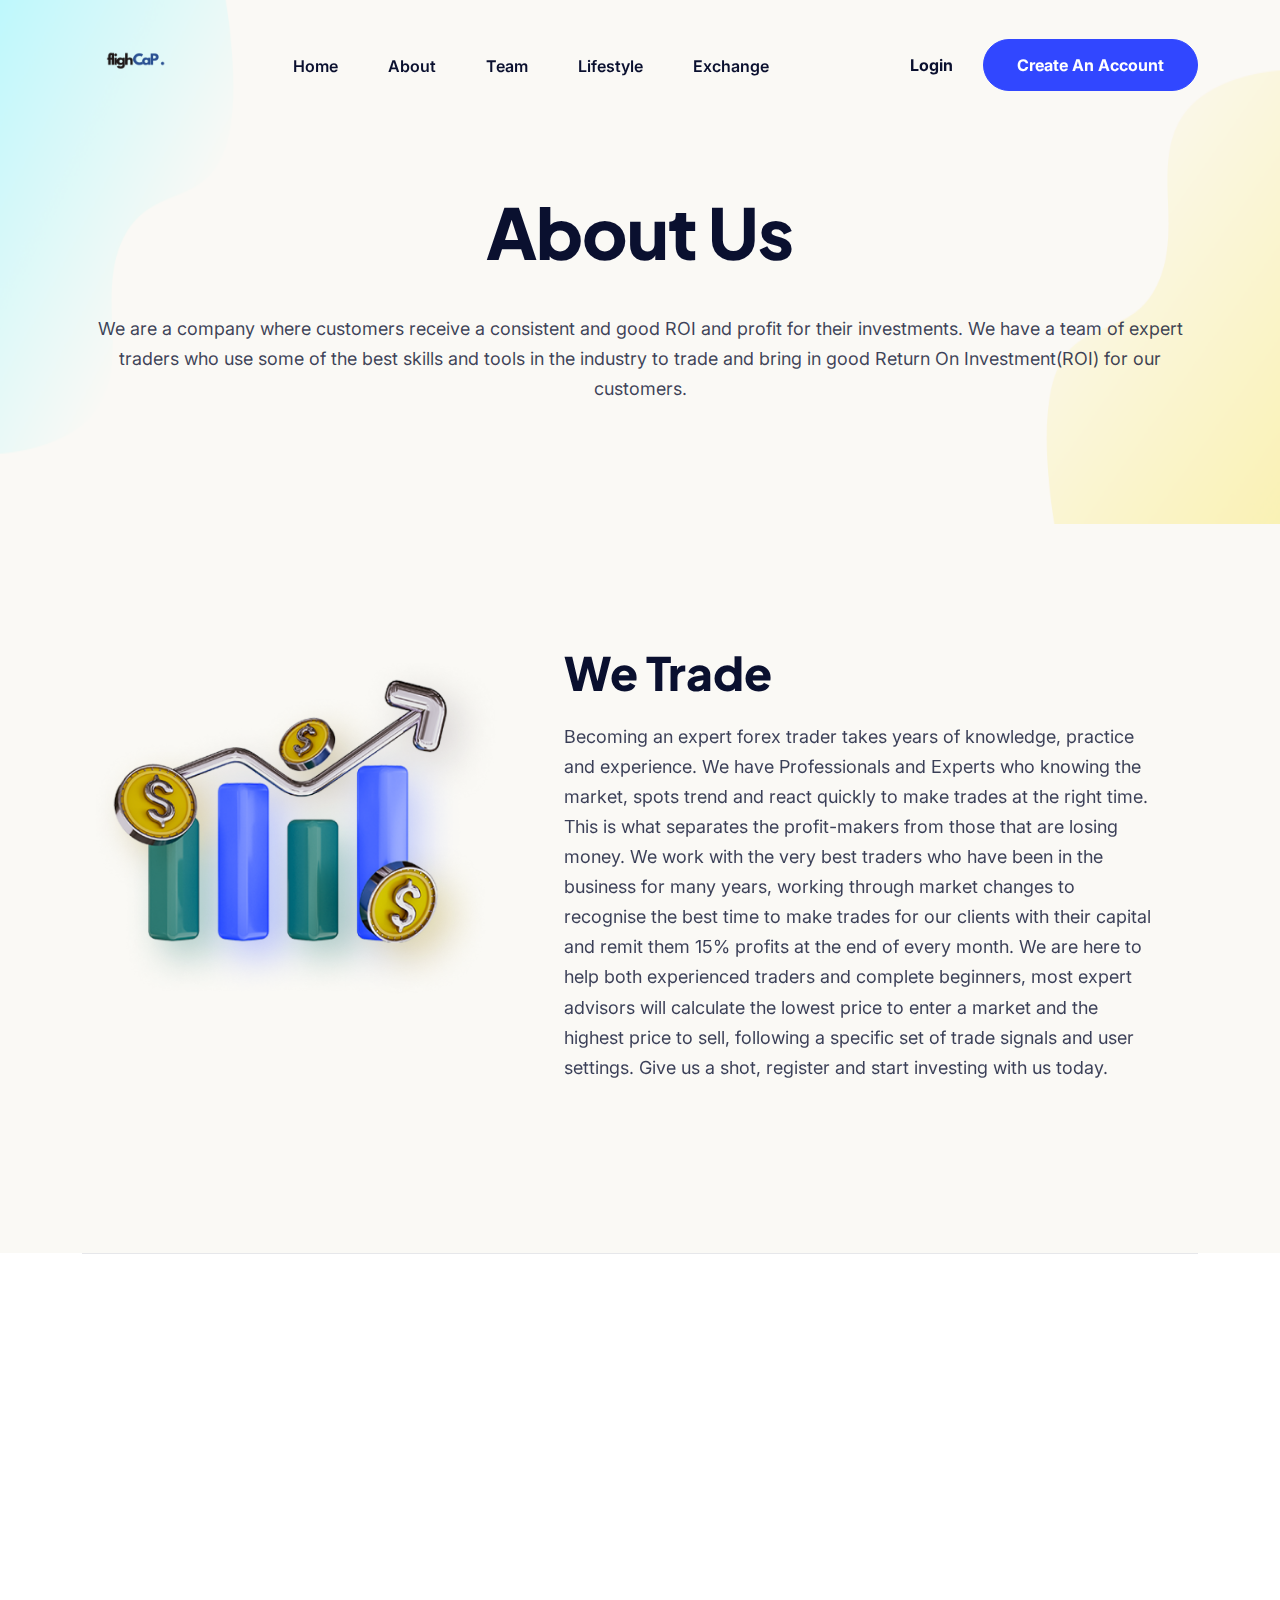
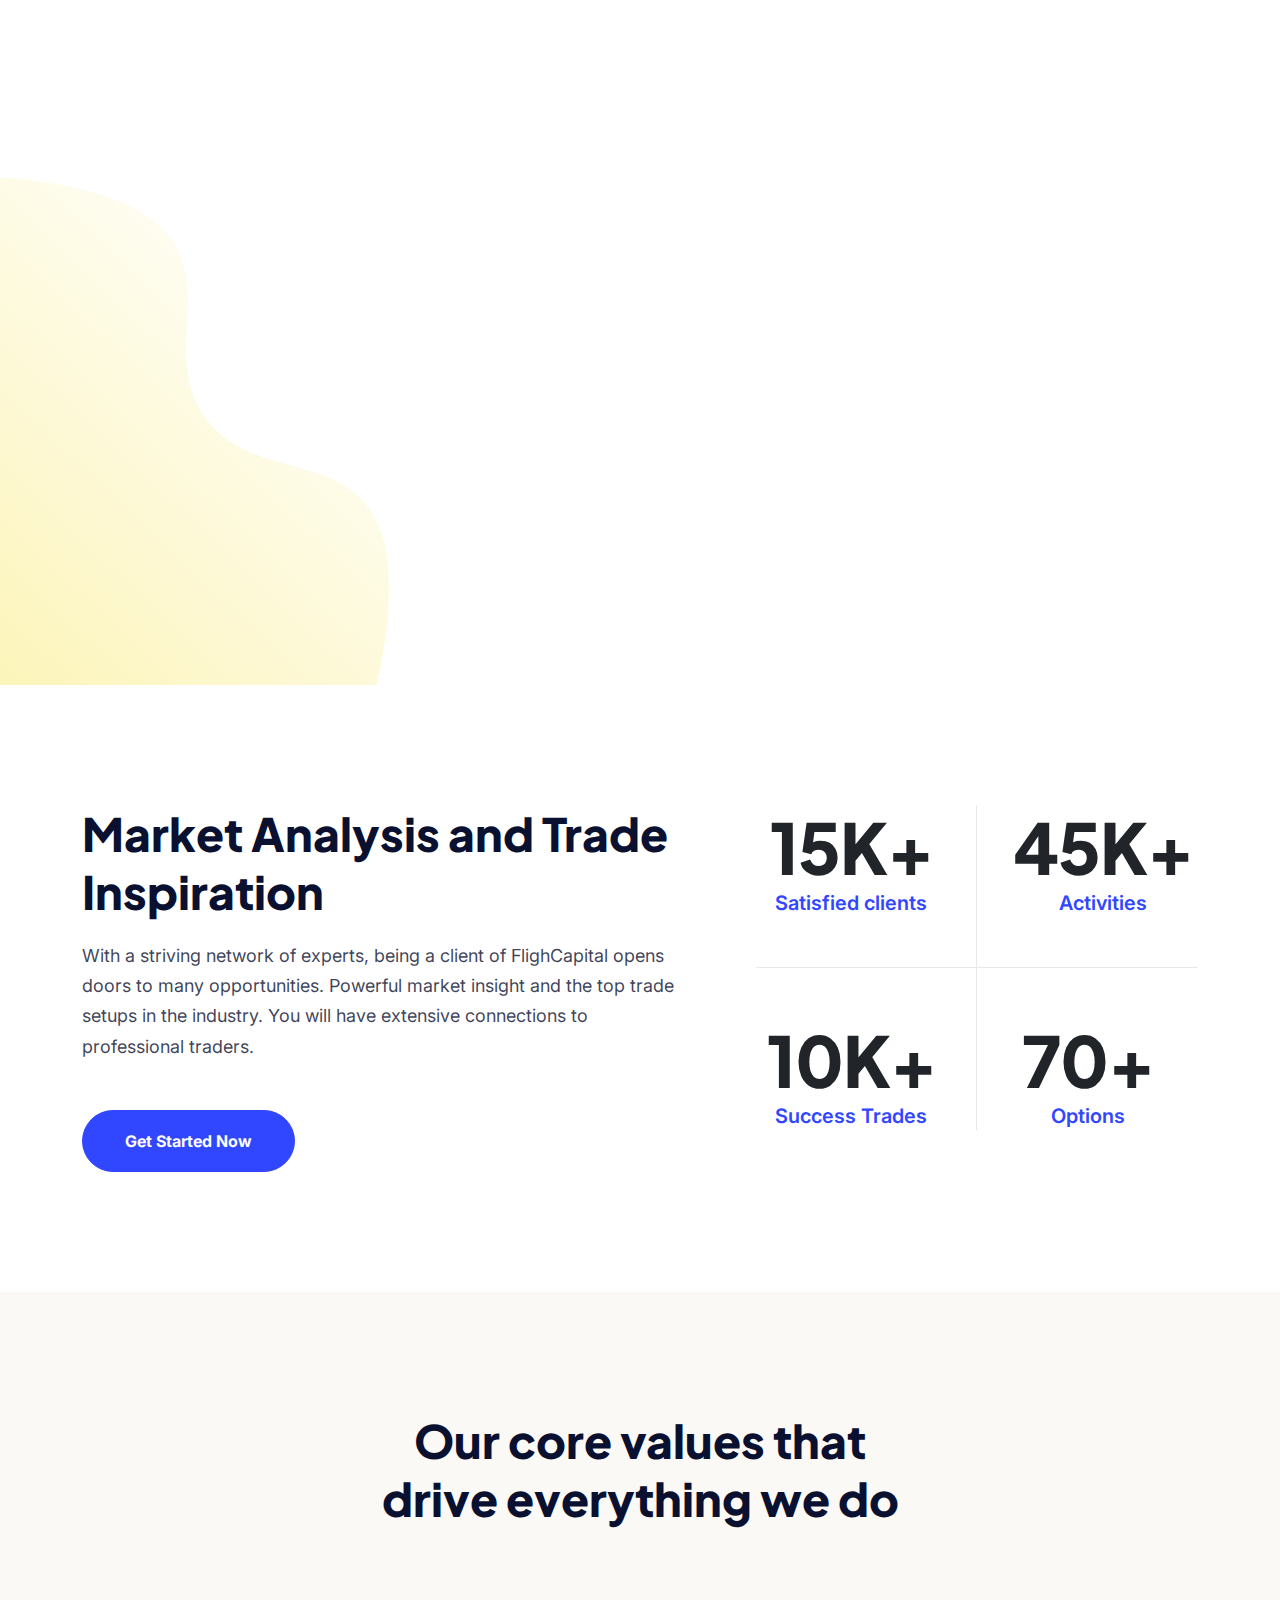
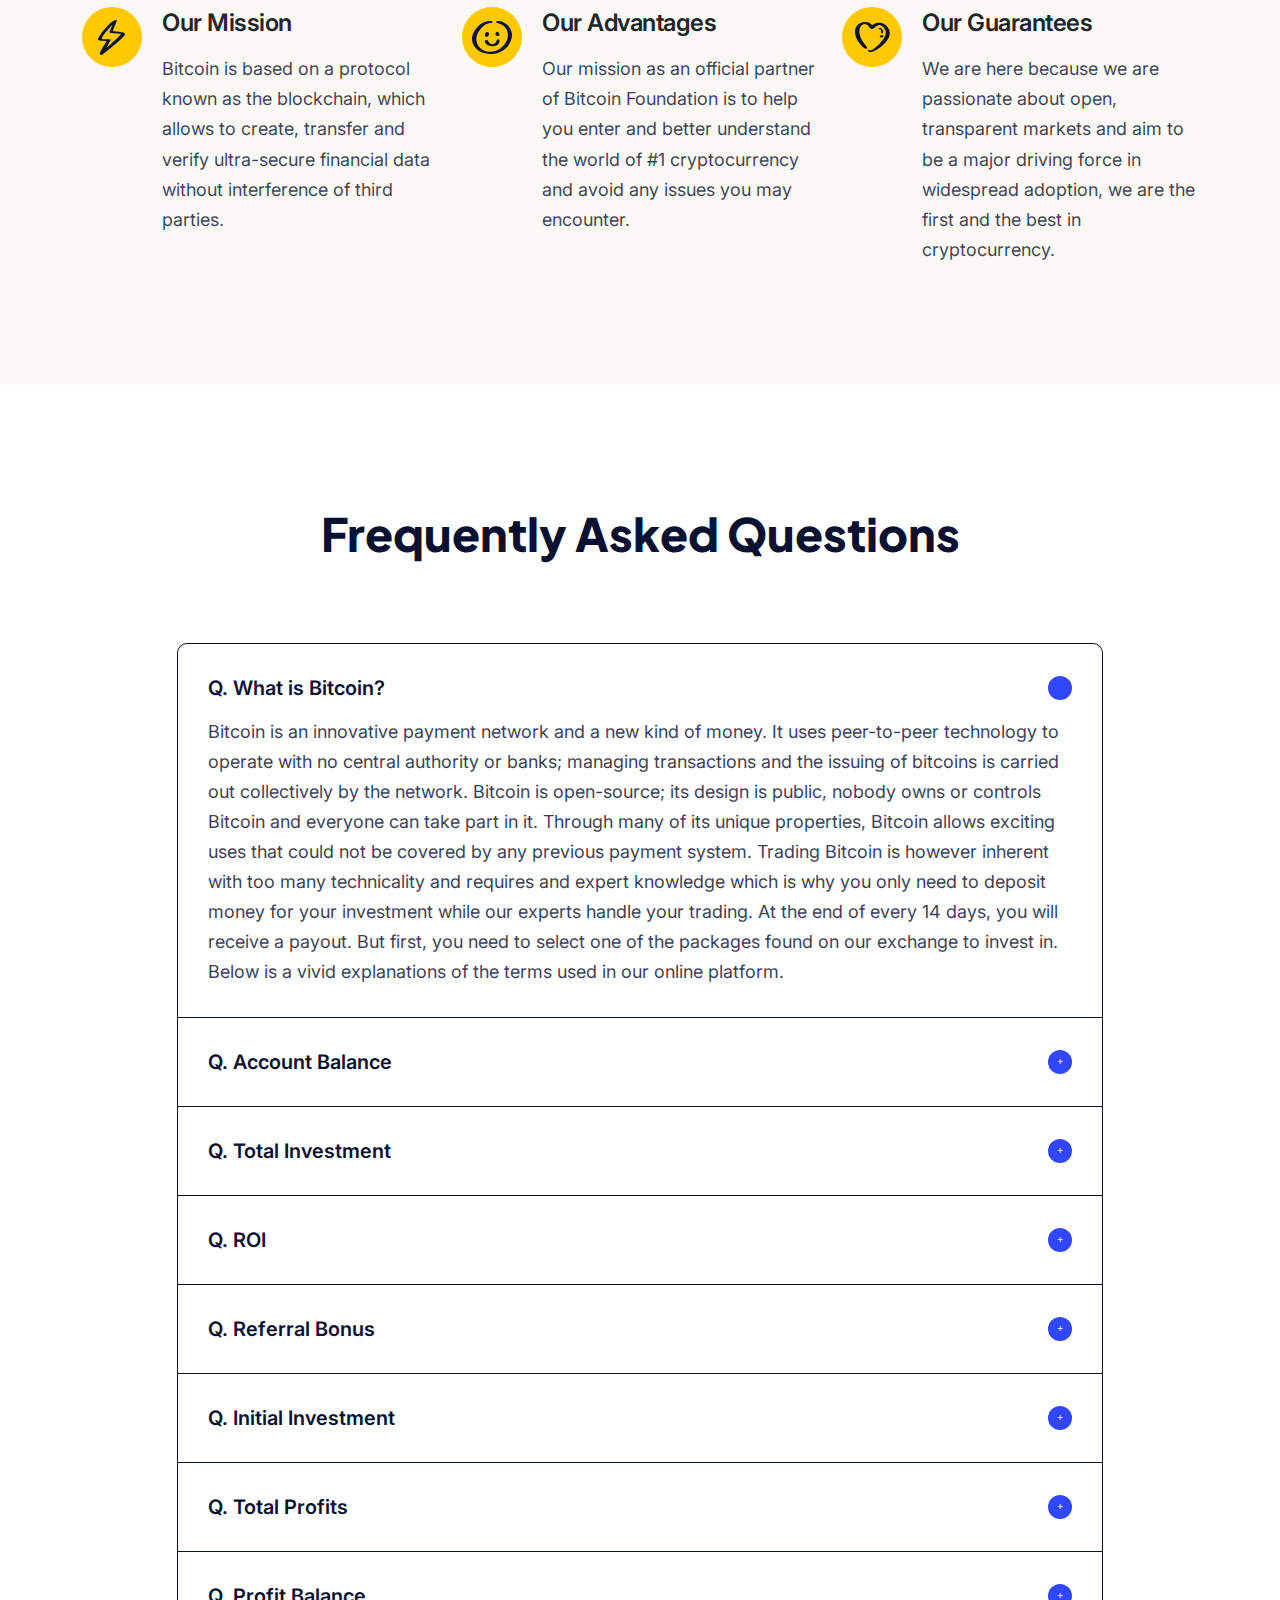
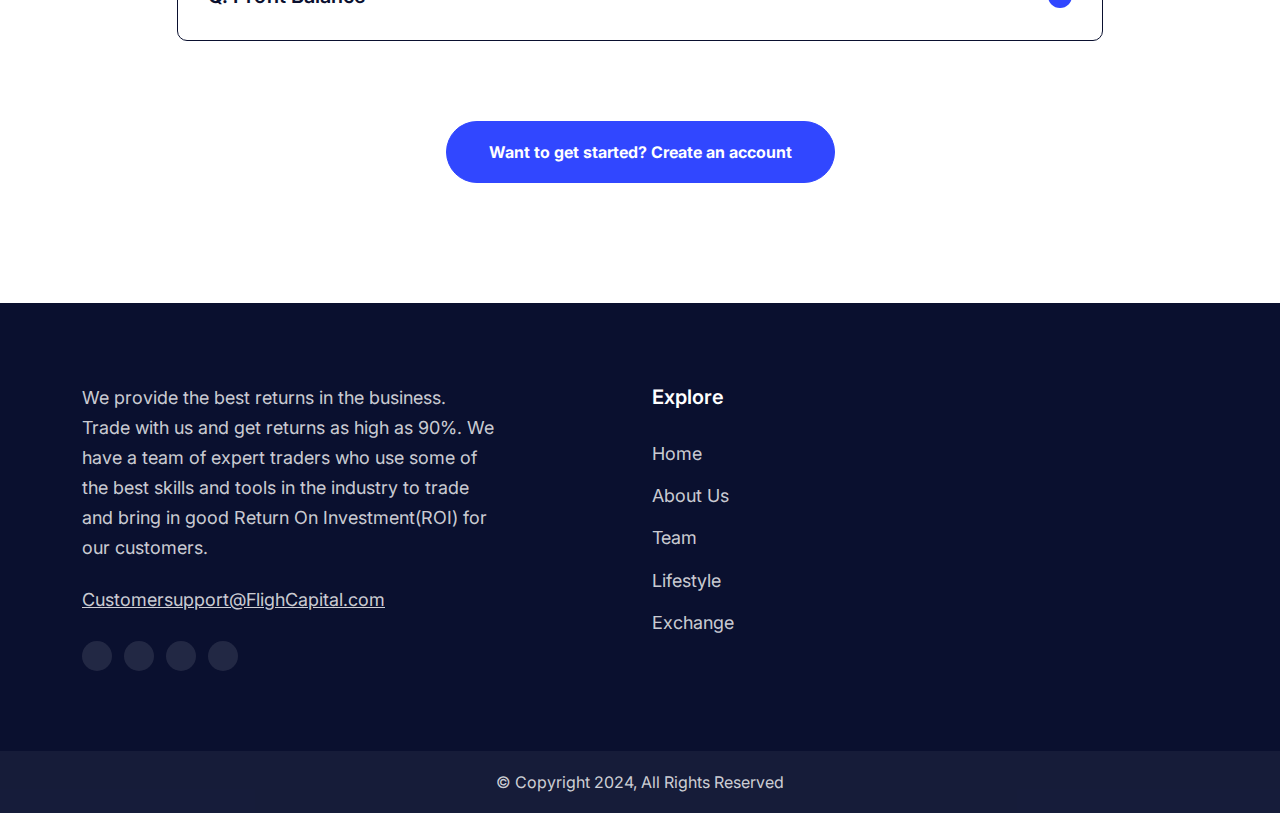
==== about.html @ f96bd1ad "new changes" ====
<!DOCTYPE html>
<html lang="en">

<head>
    <meta charset="UTF-8">
    <meta name="viewport" content="width=device-width, initial-scale=1.0">
    <meta http-equiv="X-UA-Compatible" content="ie=edge">
    <meta name="color-scheme" content="dark light">
    <title>
        FlighCapital - About Us
    </title>
    <link rel="shortcut icon" href="./image/favicon.png" type="image/x-icon">
    <link href="https://unpkg.com/aos@2.3.1/dist/aos.css" rel="stylesheet">
    <!-- Plugin'stylesheets  -->
    <link rel="stylesheet" type="text/css" href="./fonts/typography/fonts.css">
    <link rel="stylesheet" href="https://cdnjs.cloudflare.com/ajax/libs/font-awesome/6.1.2/css/all.min.css"
        integrity="sha512-1sCRPdkRXhBV2PBLUdRb4tMg1w2YPf37qatUFeS7zlBy7jJI8Lf4VHwWfZZfpXtYSLy85pkm9GaYVYMfw5BC1A=="
        crossorigin="anonymous" referrerpolicy="no-referrer" />
    <link rel="stylesheet" type="text/css" href="css/aos.min.css">
    <link rel="stylesheet" type="text/css" href="css/jquery.fancybox.min.css">
    <!-- Vendor stylesheets  -->
    <link rel="stylesheet" type="text/css" href="css/bootstrap.min.css">
    <link rel="stylesheet" type="text/css" href="css/style.css">
    <link rel="stylesheet" type="text/css" href="css/demo.css">
    <style>
        @import url('https://fonts.cdnfonts.com/css/clash-display');
        @import url('https://fonts.googleapis.com/css2?family=Inter:wght@400;500;600;700;800;900&display=swap');
        @import url('https://fonts.googleapis.com/css2?family=Syne:wght@500;600;700&display=swap');
        @import url('https://fonts.googleapis.com/css2?family=Public+Sans:wght@500;600;700;800;900&display=swap');
        @import url('https://fonts.googleapis.com/css2?family=Cabin:wght@500;600;700&display=swap');
        @import url('https://fonts.googleapis.com/css2?family=Plus+Jakarta+Sans:ital,wght@0,200;0,300;0,400;0,500;0,600;0,700;0,800;1,200;1,300;1,400;1,500;1,600;1,700;1,800&display=swap');
        @import url('https://fonts.googleapis.com/css2?family=DM+Sans:wght@400;500;700&display=swap');
        @import url('https://fonts.cdnfonts.com/css/clash-display');
    </style>
</head>

<body>
    <div class="page-wrapper overflow-hidden">
        <!--~~~~~~~~~~~~~~~~~~~~~~~~
     Header Area
 ~~~~~~~~~~~~~~~~~~~~~~~~~~~-->
        <header class="site-header site-header--transparent site-header--sticky mobile-sticky-enable bg--primary">
            <div class="container">
                <nav class="navbar site-navbar">
                    <!--~~~~~~~~~~~~~~~~~~~~~~~~
            Brand Logo
        ~~~~~~~~~~~~~~~~~~~~~~~~~~~-->
                    <div class="brand-logo">
                        <a href="#">
                            <!-- light version logo (logo must be black)-->
                            <img class="logo-light" src="img/IMG_5405.PNG" alt="brand logo">
                            <!-- Dark version logo (logo must be White)-->
                            <img class="logo-dark" src="img/IMG_5403.PNG" alt="brand logo">
                        </a>
                    </div>
                    <div class="menu-block-wrapper ">
                        <div class="menu-overlay"></div>
                        <nav class="menu-block" id="append-menu-header">
                            <div class="mobile-menu-head">
                                <a href='/'>
                                    <img src="img/IMG_5403.PNG" height="100" alt="brand logo">
                                </a>
                                <div class="current-menu-title"></div>
                                <div class="mobile-menu-close">&times;</div>
                            </div>
                            <ul class="site-menu-main">
                                <li class="nav-item">
                                    <a class='nav-link-item drop-trigger' href="index.html">Home</a>
                                </li>
                                <li class="nav-item">
                                    <a class='nav-link-item drop-trigger' href="about.html">About</a>
                                </li>
                                <li class="nav-item">
                                    <a class='nav-link-item drop-trigger' href="team.html">Team</a>
                                </li>
                                <li class="nav-item">
                                    <a class='nav-link-item drop-trigger' href="lifestyle.html">Lifestyle</a>
                                </li>
                                <li class="nav-item">
                                    <a class='nav-link-item drop-trigger' href="exchange.html">Exchange</a>
                                </li>
                            </ul>
                        </nav>
                    </div>
                    <!--~~~~~~~~~~~~~~~~~~~~~~~~
          mobile menu trigger
         ~~~~~~~~~~~~~~~~~~~~~~~~~~~-->
                    <div class="mobile-menu-trigger">
                        <span></span>
                    </div>
                    <!--~~~~~~~~~~~~~~~~~~~~~~~~
            Mobile Menu Hamburger Ends
          ~~~~~~~~~~~~~~~~~~~~~~~~~~~-->
                    <div class="header-cta-btn-wrapper">
                        <a href="#" class="btn-masco btn-masco--header btn-masco--header-secondary">
                            <span>Login</span>
                        </a>
                        <a href="#" class="btn-masco btn-masco--header rounded-pill btn-fill--up">
                            <span>Create An Account</span></a>
                    </div>
                </nav>
            </div>
        </header>
        <!--~~~~~~~~~~~~~~~~~~~~~~~~
     navbar-
    ~~~~~~~~~~~~~~~~~~~~~~~~~~~-->
        <div class="inner_banner-section">
            <img class="inner_banner-background-image" src="img/inner-bg.png" alt="image alt">
            <div class="container">
                <div class="inner_banner-content-block">
                    <h3 class="inner_banner-title">About Us</h3>
                    <p style="text-align: center;">We are a company where customers receive a consistent and good ROI
                        and profit for their
                        investments. We have a team of expert traders who use some of the best skills and tools in the
                        industry to trade and bring in good Return On Investment(ROI) for our customers.</p>
                </div>
            </div>
        </div>
        <!-- ~~~~~~~~~~~~~~~~~~~~~
  About : Content Section
~~~~~~~~~~~~~~~~~~~~~~~-->
        <div class="about_content-section bg-light-2  section-padding-120">
            <div class="container">
                <div class="row row--custom ">
                    <div class="col-xxl-6 col-lg-5 col-md-6 col-7">
                        <div class="about_content-image-block ">
                            <div class="about_content-image content-image--mobile-width">
                                <img src="img/dollar-chart.png" alt="alternative text">
                            </div>
                        </div>
                    </div>
                    <div class="col-xxl-6 col-lg-7 col-md-10 col-auto" data-aos-duration="1000" data-aos="fade-left">
                        <div class="content">
                            <div class="content-text-block">
                                <h2 class="content-title heading-md text-black">We Trade</h2>
                                <p>Becoming an expert forex trader takes years of knowledge, practice and experience. We
                                    have Professionals and Experts who knowing the market, spots trend and react quickly
                                    to make trades at the right time. This is what separates the profit-makers from
                                    those that are losing money. We work with the very best traders who have been in the
                                    business for many years, working through market changes to recognise the best time
                                    to make trades for our clients with their capital and remit them 15% profits at the
                                    end of every month.

                                    We are here to help both experienced traders and complete beginners, most expert
                                    advisors will calculate the lowest price to enter a market and the highest price to
                                    sell, following a specific set of trade signals and user settings.

                                    Give us a shot, register and start investing with us today.</p>
                            </div>
                        </div>
                    </div>
                </div>
            </div>
        </div>
        <!-- ~~~~~~~~~~~~~~~~~~~~~~~~~~~
            About Section
        ~~~~~~~~~~~~~~~~~~~~~~~~~~~~~-->
        <div class="home-1_service-section padding-bottom-120" id="feature">
            <div class="home-1_service-section-shape">
                <img src="img/service-section-shape.svg" alt="image alt">
            </div>
            <div class="container">
                <div class="home-1_service-section-wrapper">
                    <div class="row gutter-y-default justify-content-center">
                        <div class="col-xl-6 col-lg-6 col-md-10">
                            <a class='service-card   hvr-fill' data-aos-duration='1000' data-aos='fade-right' href='#'>
                                <div class="service-card__icon">
                                    <img src="img/exchange.png" alt="image alt" class="inline-svg">
                                </div>
                                <div class="service-card__body">
                                    <h3 class="service-card__title">We Buy</h3>
                                    <p>
                                        We buy cryptocurrencies such as Forex (FX), Bitcoin (BTC), Gold, Etherium (ETH)
                                        etc, provide best in class quality and service, and consistently deliver on
                                        Client' s commitments. We buy a wide range of cryptocurrencies and services to
                                        meet our needs.
                                    </p>
                                </div>
                            </a>
                        </div>
                        <div class="col-xl-6 col-lg-6 col-md-10">
                            <a class='service-card   hvr-fill' data-aos-duration='1000' data-aos='fade-left' href='#'>
                                <div class="service-card__icon">
                                    <img src="img/save-money.png" alt="image alt" class="inline-svg">
                                </div>
                                <div class="service-card__body">
                                    <h3 class="service-card__title">We Sell</h3>
                                    <p>We sell cryptocurrencies at a very good rate hence why we beat our competitors
                                        even on bad market days. Everyone needs a company that is trusted, competent and
                                        reliable. If you've been searching for a long time, search no more, we are the
                                        right choice for you.</p>
                                </div>
                            </a>
                        </div>
                        <div class="col-xl-6 col-lg-6 col-md-10">
                            <a class='service-card   hvr-fill' data-aos-duration='1000' data-aos='fade-right' href='#'>
                                <div class="service-card__icon">
                                    <img src="img/bank.png" alt="image alt" class="inline-svg">
                                </div>
                                <div class="service-card__body">
                                    <h3 class="service-card__title">We Save</h3>
                                    <p>We save cryptocurrencies for our clients such as Forex (FX), Bitcoin (BTC), Gold,
                                        Etherium (ETH) etc. And also pay them savings commission of 3% at the end of
                                        every month.</p>
                                </div>
                            </a>
                        </div>
                        <div class="col-xl-6 col-lg-6 col-md-10">
                            <a class='service-card   hvr-fill' data-aos-duration='1000' data-aos='fade-left' href='#'>
                                <div class="service-card__icon">
                                    <img src="img/analysis.png" alt="image alt" class="inline-svg">
                                </div>
                                <div class="service-card__body">
                                    <h3 class="service-card__title">We Train</h3>
                                    <p>We also offer advanced Trading classes in our discord server. You can learn from
                                        these experienced traders if you are lucky enough to be here. Our Expert Traders
                                        takes care of analysis and uses internal algorithms and technical indicators to
                                        notify you when a trade should be taking place.</p>
                                </div>
                            </a>
                        </div>
                    </div>
                </div>
            </div>
        </div>

        <!-- ~~~~~~~~~~~~~~~~~~~~~
  About : Fact Section
~~~~~~~~~~~~~~~~~~~~~~~-->
        <div class="about_fact-section  section-padding-120">
            <div class="container">
                <div class="row row--custom ">
                    <div class="col-xxl-auto  col-lg-7 col-md-10 col-auto">
                        <div class="content">
                            <div class="content-text-block">
                                <h2 class="content-title heading-md text-black">Market Analysis and Trade Inspiration
                                </h2>
                                <p>With a striving network of experts, being a client of FlighCapital opens doors to
                                    many opportunities. Powerful market insight and the top trade setups in the
                                    industry. You will have extensive connections to professional traders.</p>
                            </div>
                            <div class="content-button-block">
                                <a href="#" class="btn-masco btn-primary rounded-pill btn-fill--up"><span>Get Started
                                        Now</span></a>
                            </div>
                        </div>
                    </div>
                    <div class="col-lg-5 col-md-8 col-auto">
                        <div class="about_stats-wrapper">
                            <div class="col-6">
                                <div class="about_stats-single">
                                    <h2 class="about_stats-single__count">15K+</h2>
                                    <span>Satisfied clients</span>
                                </div>
                            </div>
                            <div class="col-6">
                                <div class="about_stats-single">
                                    <h2 class="about_stats-single__count">45K+</h2>
                                    <span>Activities</span>
                                </div>
                            </div>
                            <div class="col-6">
                                <div class="about_stats-single">
                                    <h2 class="about_stats-single__count">10K+</h2>
                                    <span>Success Trades</span>
                                </div>
                            </div>
                            <div class="col-6">
                                <div class="about_stats-single">
                                    <h2 class="about_stats-single__count">70+</h2>
                                    <span>Options</span>
                                </div>
                            </div>
                        </div>
                    </div>
                </div>
            </div>
        </div>

        <!-- ~~~~~~~~~~~~~~~~~~~~~~~~
   About : Feature Section
~~~~~~~~~~~~~~~~~~~~~~~~~~~-->
        <div class="about_feature-section section-padding-120 bg-light-2">
            <div class="container">
                <div class="row justify-content-center text-center">
                    <div class="col-xxl-5 col-xl-6 col-lg-7 col-md-8 col-sm-10 col-xs-10">
                        <div class="section-heading">
                            <h2 class="section-heading__title heading-md text-black">Our core values that drive
                                everything we do</h2>
                        </div>
                    </div>
                </div>
                <div class="row feature-widget-7-row  ">
                    <div class="col-lg-4 col-md-6 col-xs-8 col-9">
                        <div class="feature-widget-7">
                            <div class="feature-widget-7__icon-wrapper">
                                <img src="img/feature-icon-1.svg" alt="feature icon">
                            </div>
                            <div class="feature-widget-7__body">
                                <h4 class="feature-widget-7__title">Our Mission</h4>
                                <p>Bitcoin is based on a protocol known as the blockchain, which allows to create,
                                    transfer and verify ultra-secure financial data without interference of third
                                    parties.</p>
                            </div>
                        </div>
                    </div>
                    <div class="col-lg-4 col-md-6 col-xs-8 col-9">
                        <div class="feature-widget-7">
                            <div class="feature-widget-7__icon-wrapper">
                                <img src="img/feature-icon-2.svg" alt="feature icon">
                            </div>
                            <div class="feature-widget-7__body">
                                <h4 class="feature-widget-7__title">Our Advantages</h4>
                                <p>Our mission as an official partner of Bitcoin Foundation is to help you enter and
                                    better understand the world of #1 cryptocurrency and avoid any issues you may
                                    encounter.</p>
                            </div>
                        </div>
                    </div>
                    <div class="col-lg-4 col-md-6 col-xs-8 col-9">
                        <div class="feature-widget-7">
                            <div class="feature-widget-7__icon-wrapper">
                                <img src="img/feature-icon-5.svg" alt="feature icon">
                            </div>
                            <div class="feature-widget-7__body">
                                <h4 class="feature-widget-7__title">Our Guarantees</h4>
                                <p>We are here because we are passionate about open, transparent markets and aim to be a
                                    major driving force in widespread adoption, we are the first and the best in
                                    cryptocurrency.</p>
                            </div>
                        </div>
                    </div>
                </div>
            </div>
        </div>

        <!-- ~~~~~~~~~~~~~~~~~~~~~~~~~~~~~
    About  : FAQ Section 
~~~~~~~~~~~~~~~~~~~~~~~~~~~~~~ -->
        <div class="about_faq-section section-padding-120">
            <div class="container">
                <div class="row justify-content-center">
                    <div class="col-xxl-6 col-md-8">
                        <div class="section-heading section-heading text-center">
                            <h2 class="section-heading__title heading-md text-black">Frequently Asked Questions</h2>
                        </div>
                    </div>
                </div>
                <div class="row justify-content-center">
                    <div class="col-lg-10">
                        <div class="accordion-style-1" id="home-1-faq">
                            <div class="accordion-item">
                                <button class="accordion-button " type="button" data-bs-toggle="collapse"
                                    data-bs-target="#home-1-faq-item" aria-expanded="true"
                                    aria-controls="home-1-faq-item">
                                    Q. What is Bitcoin?
                                </button>
                                <div id="home-1-faq-item" class="accordion-collapse collapse show"
                                    data-bs-parent="#home-1-faq">
                                    <div class="accordion-item__body">
                                        Bitcoin is an innovative payment network and a new kind of money. It uses
                                        peer-to-peer technology to operate with no central authority or banks; managing
                                        transactions and the issuing of bitcoins is carried out collectively by the
                                        network. Bitcoin is open-source; its design is public, nobody owns or controls
                                        Bitcoin and everyone can take part in it. Through many of its unique properties,
                                        Bitcoin allows exciting uses that could not be covered by any previous payment
                                        system. Trading Bitcoin is however inherent with too many technicality and
                                        requires and expert knowledge which is why you only need to deposit money for
                                        your investment while our experts handle your trading. At the end of every 14
                                        days, you will receive a payout. But first, you need to select one of the
                                        packages found on our exchange to invest in. Below is a vivid explanations of
                                        the terms used in our online platform.
                                    </div>
                                </div>
                            </div>
                            <div class="accordion-item">
                                <button class="accordion-button collapsed" type="button" data-bs-toggle="collapse"
                                    data-bs-target="#home-1-faq-item-2" aria-expanded="false"
                                    aria-controls="home-1-faq-item-2">
                                    Q. Account Balance
                                </button>
                                <div id="home-1-faq-item-2" class="accordion-collapse collapse"
                                    data-bs-parent="#home-1-faq">
                                    <div class="accordion-item__body">
                                        A FlighCapital Account Balance is the amount of money present in a financial
                                        repository savings account, at any given moment. The account balance is always
                                        the net amount after factoring in all debits and credits on your initial
                                        investment, whatever remains is kept on your account as savings after an
                                        investment has been made. All monies in your Sinecc Account Balance attracts a
                                        3% biweekly return and can be topped at any time to boost account balance and
                                        Sinecc savings ultimately.
                                    </div>
                                </div>
                            </div>
                            <div class="accordion-item">
                                <button class="accordion-button collapsed" type="button" data-bs-toggle="collapse"
                                    data-bs-target="#home-1-faq-item-3" aria-expanded="false"
                                    aria-controls="home-1-faq-item-3">
                                    Q. Total Investment
                                </button>
                                <div id="home-1-faq-item-3" class="accordion-collapse collapse"
                                    data-bs-parent="#home-1-faq">
                                    <div class="accordion-item__body">
                                        Total Investment means the sum of the aggregate Capital Contributions made
                                        throughout your investment journey. Total Investment is a sum total of all the
                                        deposits made in Bitcoins by a user to the company wallet address and which were
                                        invested with.
                                    </div>
                                </div>
                            </div>
                            <div class="accordion-item">
                                <button class="accordion-button collapsed" type="button" data-bs-toggle="collapse"
                                    data-bs-target="#home-1-faq-item-4" aria-expanded="false"
                                    aria-controls="home-1-faq-item-4">
                                    Q. ROI
                                </button>
                                <div id="home-1-faq-item-4" class="accordion-collapse collapse"
                                    data-bs-parent="#home-1-faq">
                                    <div class="accordion-item__body">
                                        Return on Investment or return on costs of investment is a ratio between net
                                        income and investment. It is your biweekly returns on your investment which
                                        measures at 10 to 15 percent. A high ROI means the investment's gains compare
                                        favourably to its cost. As a performance measure, ROI is used to evaluate the
                                        efficiency of your investment.
                                    </div>
                                </div>
                            </div>
                            <div class="accordion-item">
                                <button class="accordion-button collapsed" type="button" data-bs-toggle="collapse"
                                    data-bs-target="#home-1-faq-item-5" aria-expanded="false"
                                    aria-controls="home-1-faq-item-5">
                                    Q. Referral Bonus
                                </button>
                                <div id="home-1-faq-item-5" class="accordion-collapse collapse"
                                    data-bs-parent="#home-1-faq">
                                    <div class="accordion-item__body">
                                        A FlighCapital Referral Bonus is an incentive that motivates our employees and
                                        investors to recruit candidates from within their networks. It is often a part
                                        of a more robust employee referral program. The referral bonus is often granted
                                        once the investor activates their FlighCapital Account and remains with the
                                        company
                                        for a predetermined amount of time.
                                    </div>
                                </div>
                            </div>
                            <div class="accordion-item">
                                <button class="accordion-button collapsed" type="button" data-bs-toggle="collapse"
                                    data-bs-target="#home-1-faq-item-6" aria-expanded="false"
                                    aria-controls="home-1-faq-item-5">
                                    Q. Initial Investment
                                </button>
                                <div id="home-1-faq-item-6" class="accordion-collapse collapse"
                                    data-bs-parent="#home-1-faq">
                                    <div class="accordion-item__body">
                                        Initial Investment is the amount used to start a business or an investment
                                        project with FlighCapital. It is also called initial investment outlay or simply
                                        initial outlay.
                                    </div>
                                </div>
                            </div>
                            <div class="accordion-item">
                                <button class="accordion-button collapsed" type="button" data-bs-toggle="collapse"
                                    data-bs-target="#home-1-faq-item-7" aria-expanded="false"
                                    aria-controls="home-1-faq-item-5">
                                    Q. Total Profits
                                </button>
                                <div id="home-1-faq-item-7" class="accordion-collapse collapse"
                                    data-bs-parent="#home-1-faq">
                                    <div class="accordion-item__body">
                                        Total Profits is the sum total of all the money made on your account beginning
                                        from your account activation date before factoring out Return on Investment.
                                    </div>
                                </div>
                            </div>
                            <div class="accordion-item">
                                <button class="accordion-button collapsed" type="button" data-bs-toggle="collapse"
                                    data-bs-target="#home-1-faq-item-8" aria-expanded="false"
                                    aria-controls="home-1-faq-item-5">
                                    Q. Profit Balance
                                </button>
                                <div id="home-1-faq-item-8" class="accordion-collapse collapse"
                                    data-bs-parent="#home-1-faq">
                                    <div class="accordion-item__body">
                                        Profit Balance is what remains of the total profits after factoring out Return
                                        on Investment and the company's service charge for managing your trades.
                                    </div>
                                </div>
                            </div>
                        </div>
                    </div>
                </div>
                <div class="section-button">
                    <a href="#" class="btn-masco rounded-pill btn-fill--up" style="text-align: center;">Want to get started? Create an account</a>
                </div>
            </div>
        </div>

        <div class="footer  footer-padding-default footer--dark-v1">
            <div class="container">
                <div class="row row--footer-main">
                    <div class="col-md-8 col-lg-5 col-xl-5 col-xxl-4">
                        <div class="footer__content-block">
                            <div class="footer__content-text">
                                <p>
                                    We provide the best returns in the business. Trade with us and get returns as high
                                    as 90%. We have a team of expert traders who use some of the best skills and tools
                                    in the industry to trade and bring in good Return On Investment(ROI) for our
                                    customers.
                                </p>
                            </div>
                            <a href="#" class="footer-link">Customersupport@FlighCapital.com</a>
                            <br>
                            <ul class="list-social">
                                <li>
                                    <a href="#">
                                        <i class="fa-brands fa-facebook-f"></i>
                                    </a>
                                </li>
                                <li>
                                    <a href="#">
                                        <i class="fa-brands fa-linkedin"></i>
                                    </a>
                                </li>
                                <li>
                                    <a href="#">
                                        <i class="fa-brands fa-instagram"></i>
                                    </a>
                                </li>
                                <li>
                                    <a href="#">
                                        <i class="fa-brands fa-twitter"></i>
                                    </a>
                                </li>
                            </ul>
                        </div>
                    </div>
                    <div class=" col-lg-7 col-xl-6 col-xxl-7 offset-xl-1">
                        <div class="row row--list-block">
                            <div class="col-auto col-md-4 col-lg-auto col-xl-auto col-xxl-auto">
                                <h3 class="footer-title">Explore</h3>
                                <ul class="footer-list">
                                    <li>
                                        <a href="index.html">Home</a>
                                    </li>
                                    <li>
                                        <a href="about.html">About Us</a>
                                    </li>
                                    <li>
                                        <a href="team.html">Team</a>
                                    </li>
                                    <li>
                                        <a href="lifestyle.html">Lifestyle</a>
                                    </li>
                                    <li>
                                        <a href="exchange.html">Exchange</a>
                                    </li>
                                </ul>
                            </div>
                        </div>
                    </div>
                </div>
            </div>
            <div class="copyright-block">
                <div class="container">
                    <div class="copyright-inner text-center  copyright-border">
                        <p>© Copyright 2024, All Rights Reserved</p>
                    </div>
                </div>
            </div>
        </div>
    </div>
    <!-- Vendor Scripts -->
    <script src="js/jquery.min.js"></script>
    <script src="js/jquery-migrate.min.js"></script>
    <script src="js/bootstrap.bundle.min.js"></script>
    <!-- Plugin's Scripts -->
    <script src="js/inlineSvg.min.js"></script>
    <script src="https://unpkg.com/aos@2.3.1/dist/aos.js"></script>
    <script src="js/jquery.fancybox.min.js"></script>
    <script src="js/aos.min.js"></script>
    <script src="js/isotope.pkgd.min.js"></script>
    <script src="js/packery.pkgd.min.js"></script>
    <script src="js/image.loaded.js"></script>
    <script src="js/slick.min.js"></script>
    <script src="js/countdown/jquery.countdown.js" defer></script>
    <script src="js/menu.js"></script>
    <script src="js/custom.js"></script>
    <!-- Activation Script -->
</body>

</html>
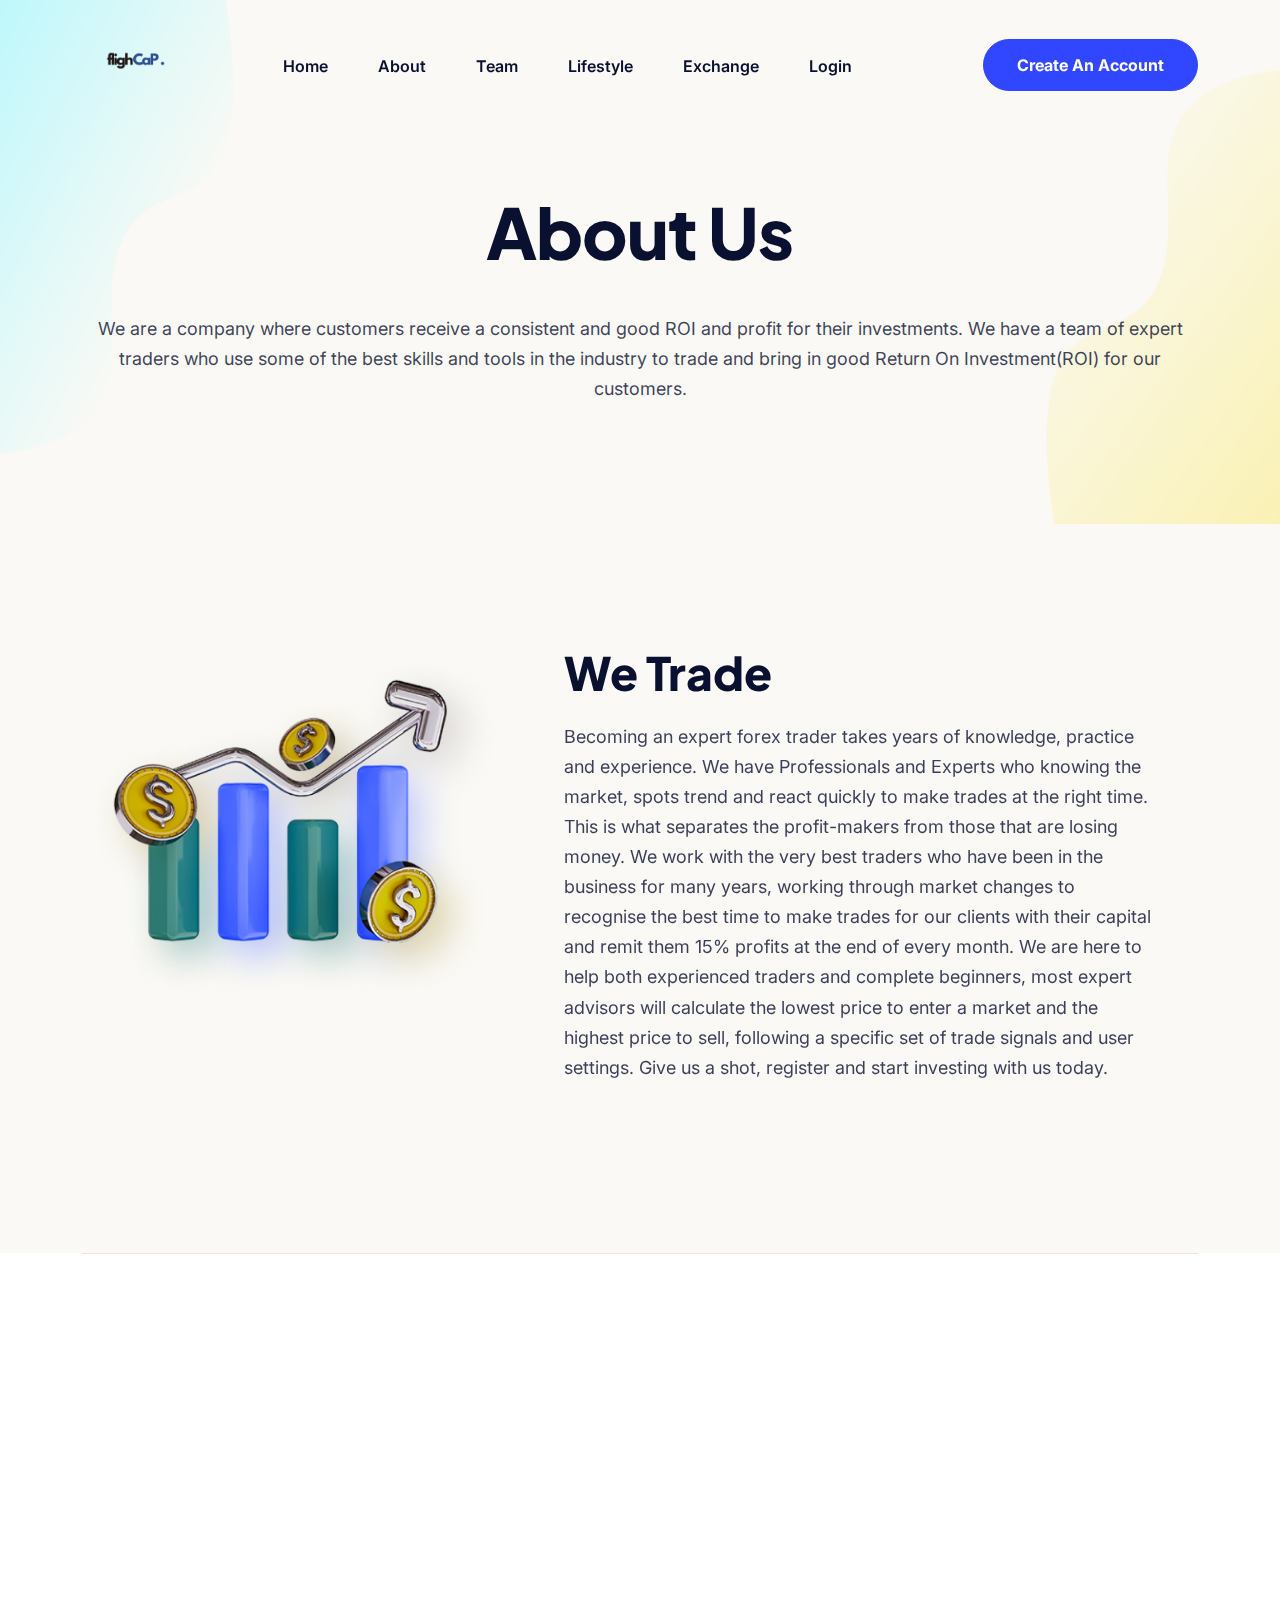
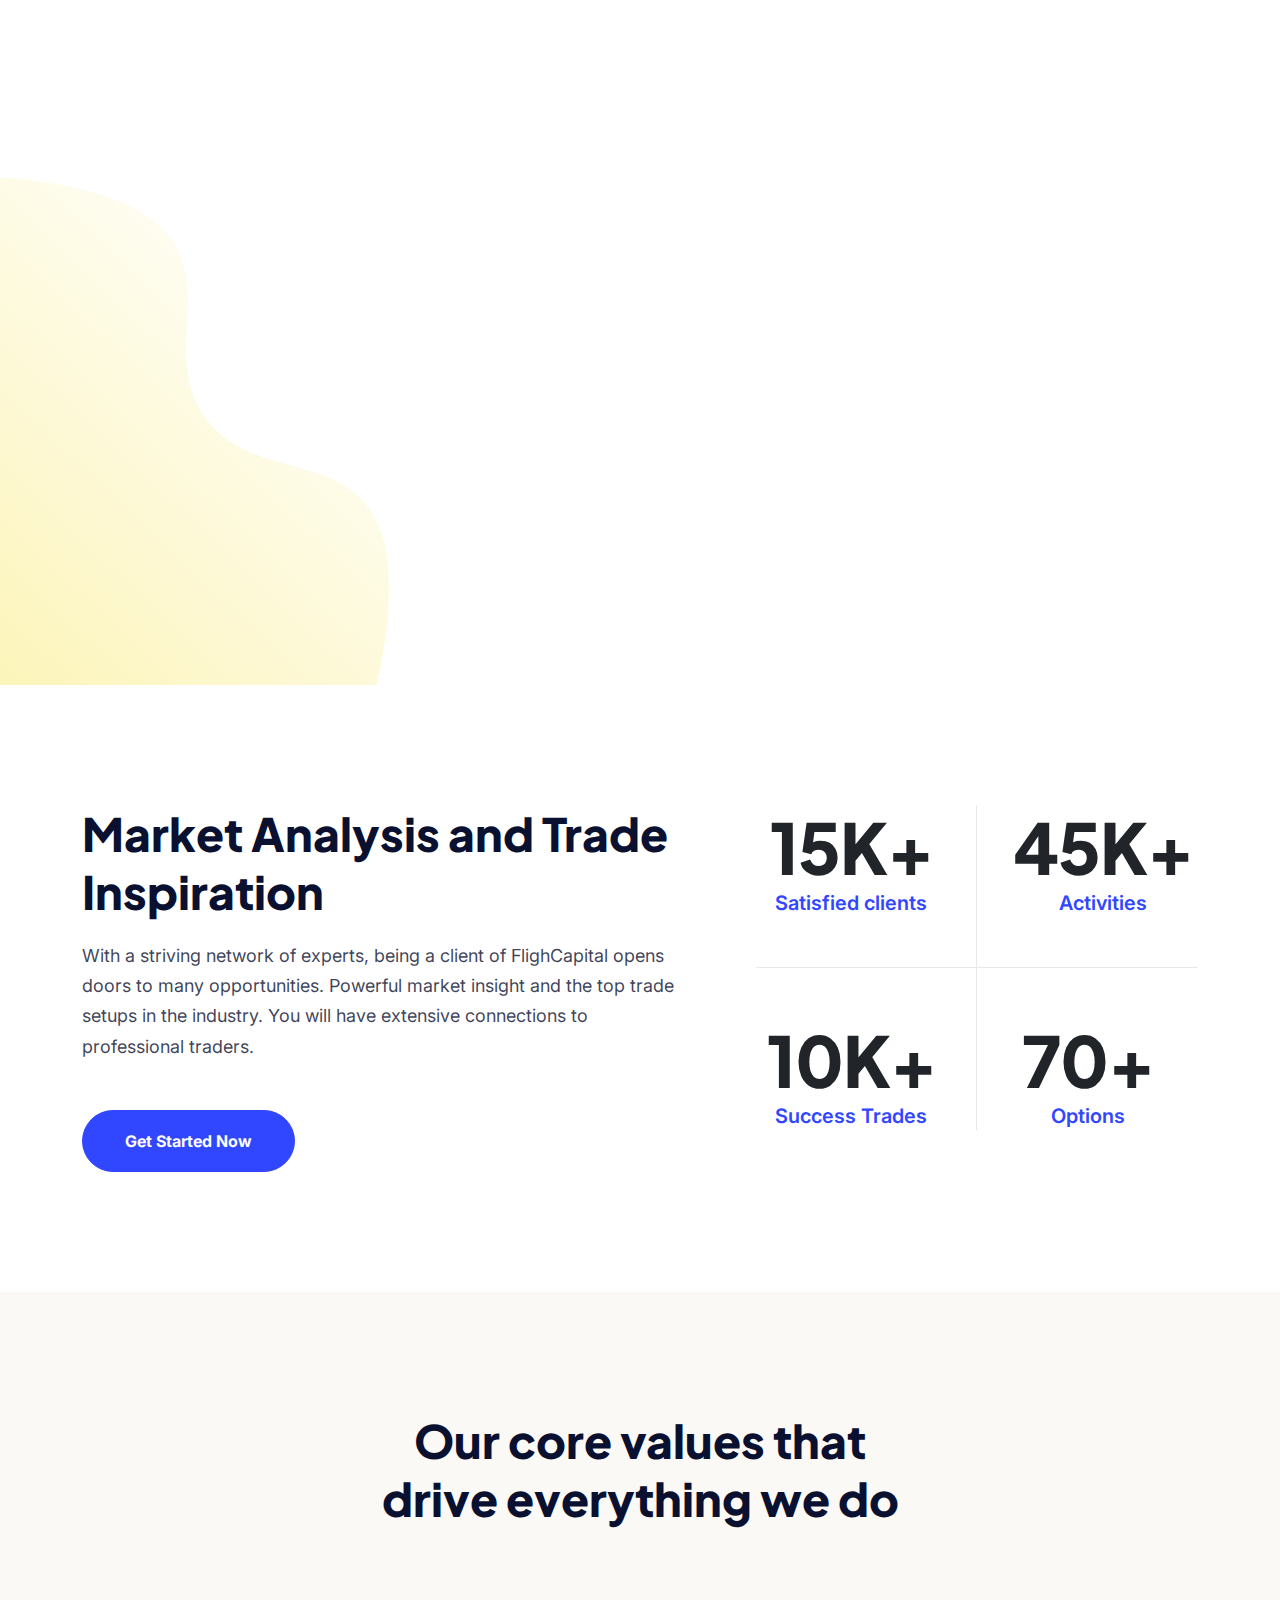
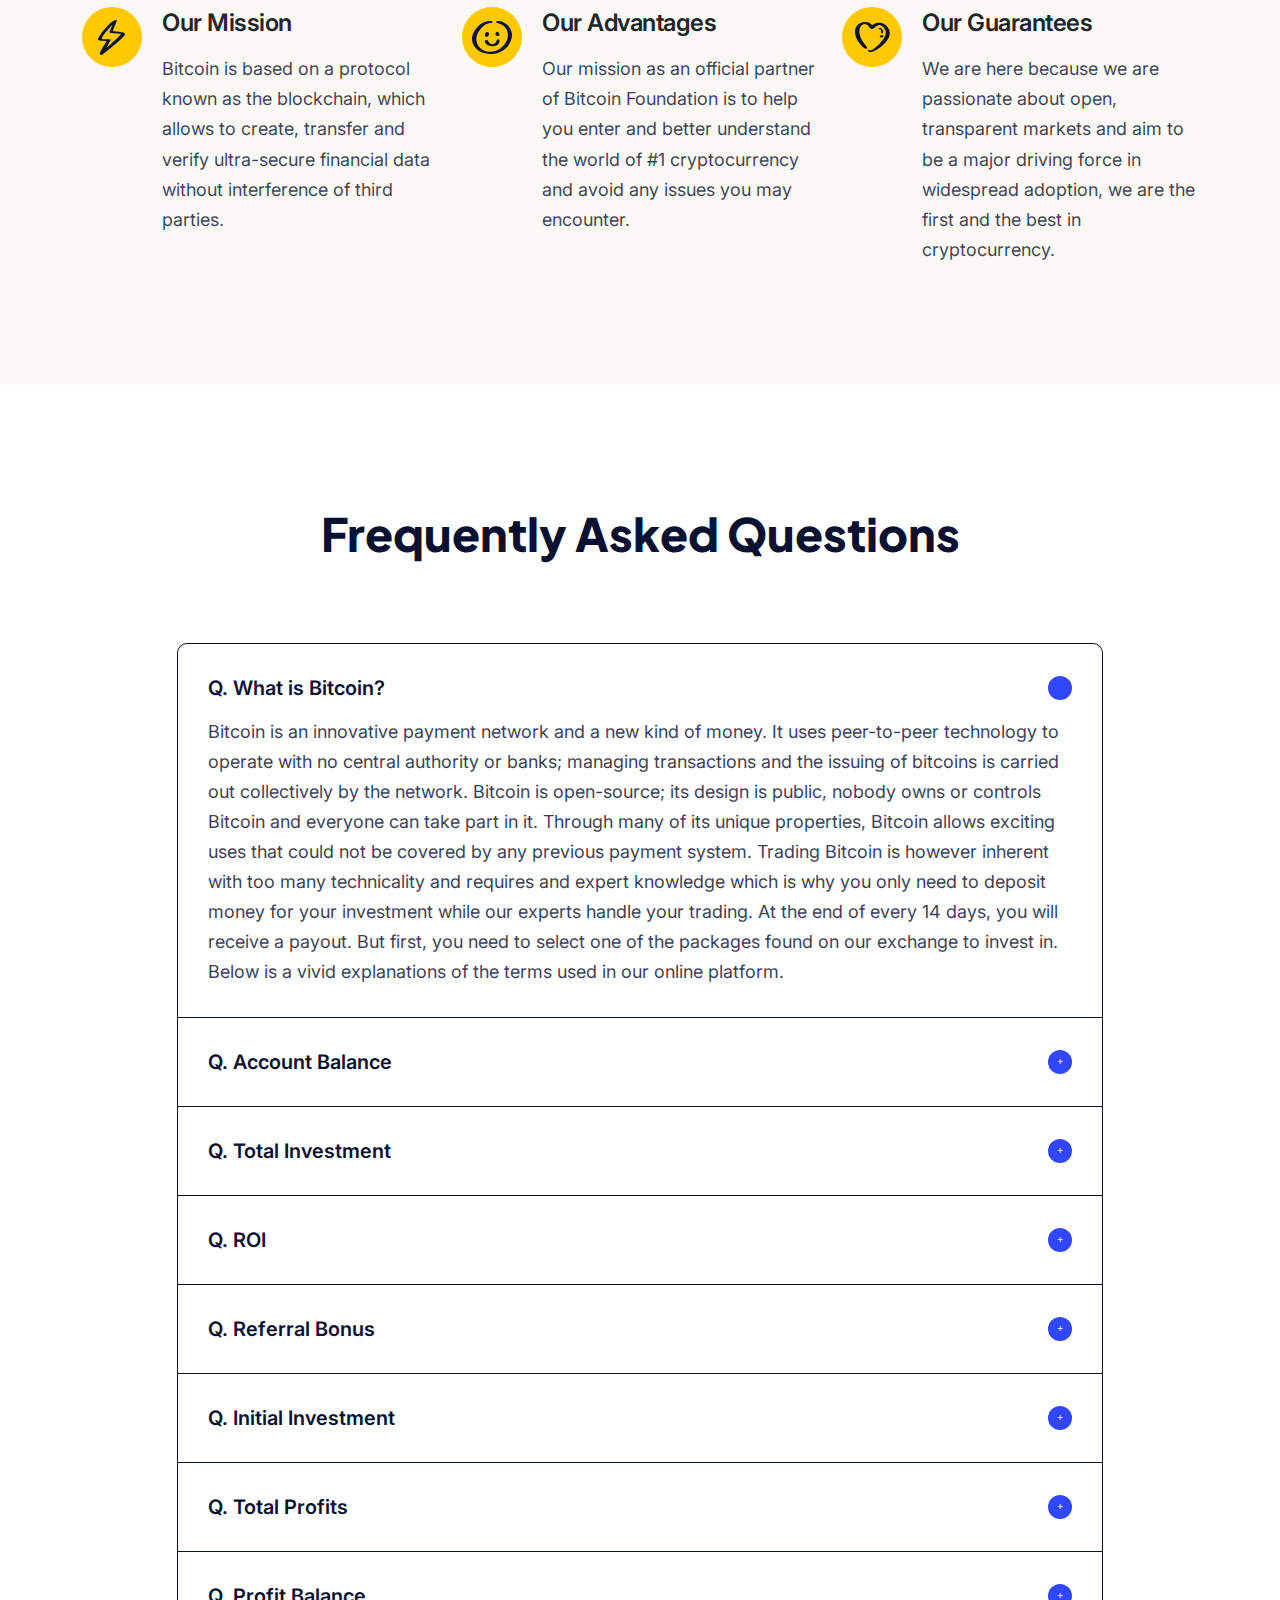
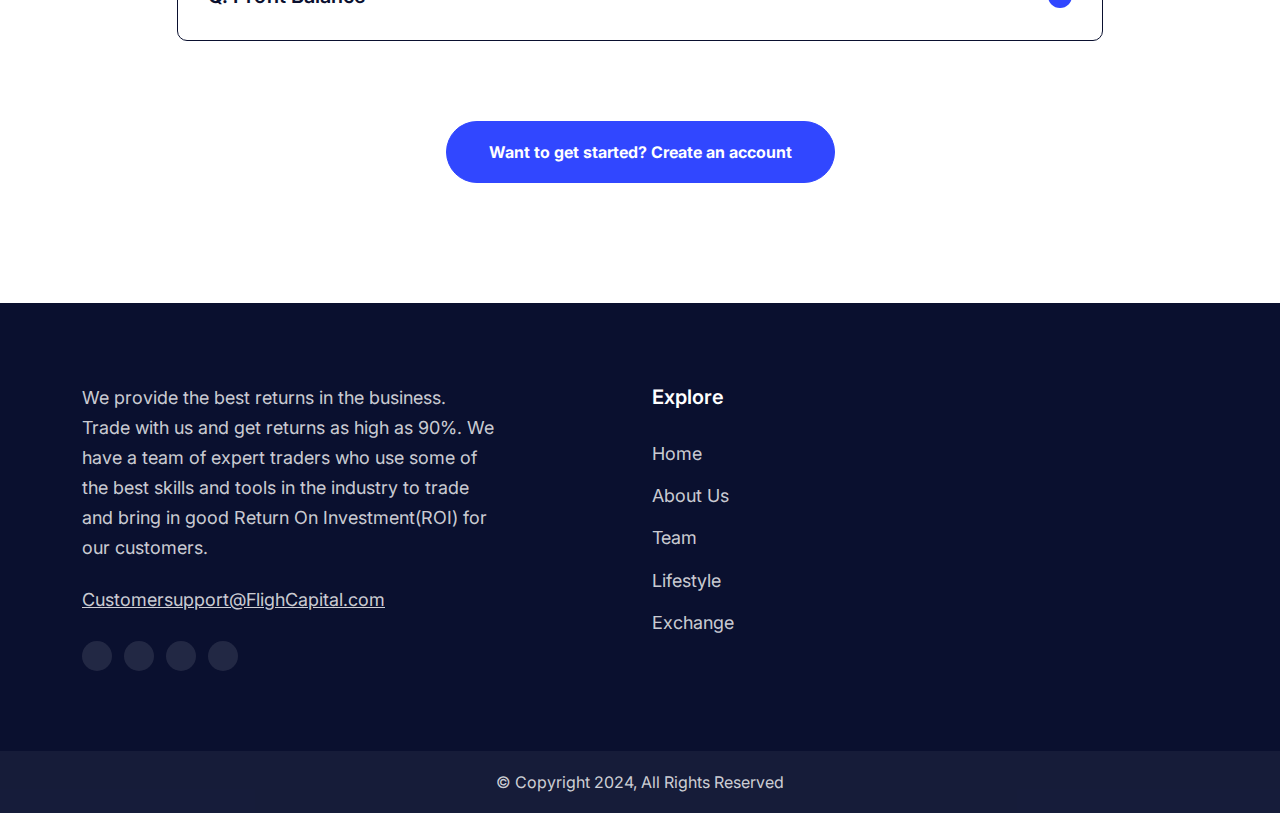
==== commit eabd0053: "final commit" ====
--- a/about.html
+++ b/about.html
@@ -79,6 +79,9 @@
                                 <li class="nav-item">
                                     <a class='nav-link-item drop-trigger' href="exchange.html">Exchange</a>
                                 </li>
+                                <li class="nav-item">
+                                    <a class='nav-link-item drop-trigger' href="#">Login</a>
+                                </li>
                             </ul>
                         </nav>
                     </div>
@@ -92,9 +95,6 @@
             Mobile Menu Hamburger Ends
           ~~~~~~~~~~~~~~~~~~~~~~~~~~~-->
                     <div class="header-cta-btn-wrapper">
-                        <a href="#" class="btn-masco btn-masco--header btn-masco--header-secondary">
-                            <span>Login</span>
-                        </a>
                         <a href="#" class="btn-masco btn-masco--header rounded-pill btn-fill--up">
                             <span>Create An Account</span></a>
                     </div>
@@ -494,6 +494,55 @@
                 </div>
             </div>
         </div>
+
+        <section>
+            <div class="container">
+                <div class="row">
+                    <div class="col-xl-12 col-lg-12 col-md-12 fixed-bottom">
+                        <div class="justify-content-center mb-4">
+                            <!-- TradingView Widget BEGIN -->
+                            <div class="tradingview-widget-container">
+                                <div class="tradingview-widget-container__widget"></div>
+                                <!--<div class="tradingview-widget-copyright"><a href="https://www.tradingview.com" rel="noopener" target="_blank"><span class="blue-text">Ticker Tape</span></a> by TradingView</div>-->
+                                <script type="text/javascript"
+                                    src="https://s3.tradingview.com/external-embedding/embed-widget-ticker-tape.js" async>
+                                        {
+                                            "symbols": [
+                                                {
+                                                    "proName": "FOREXCOM:SPXUSD",
+                                                    "title": "S&P 500"
+                                                },
+                                                {
+                                                    "proName": "FOREXCOM:NSXUSD",
+                                                    "title": "Nasdaq 100"
+                                                },
+                                                {
+                                                    "proName": "FX_IDC:EURUSD",
+                                                    "title": "EUR/USD"
+                                                },
+                                                {
+                                                    "proName": "BITSTAMP:BTCUSD",
+                                                    "title": "BTC/USD"
+                                                },
+                                                {
+                                                    "proName": "BITSTAMP:ETHUSD",
+                                                    "title": "ETH/USD"
+                                                }
+                                            ],
+                                                "showSymbolLogo": true,
+                                                    "colorTheme": "light",
+                                                        "isTransparent": false,
+                                                            "displayMode": "adaptive",
+                                                                "locale": "en"
+                                        }
+                                    </script>
+                            </div>
+                            <!-- TradingView Widget END -->
+                        </div>
+                    </div>
+                </div>
+            </div>
+        </section>
 
         <div class="footer  footer-padding-default footer--dark-v1">
             <div class="container">
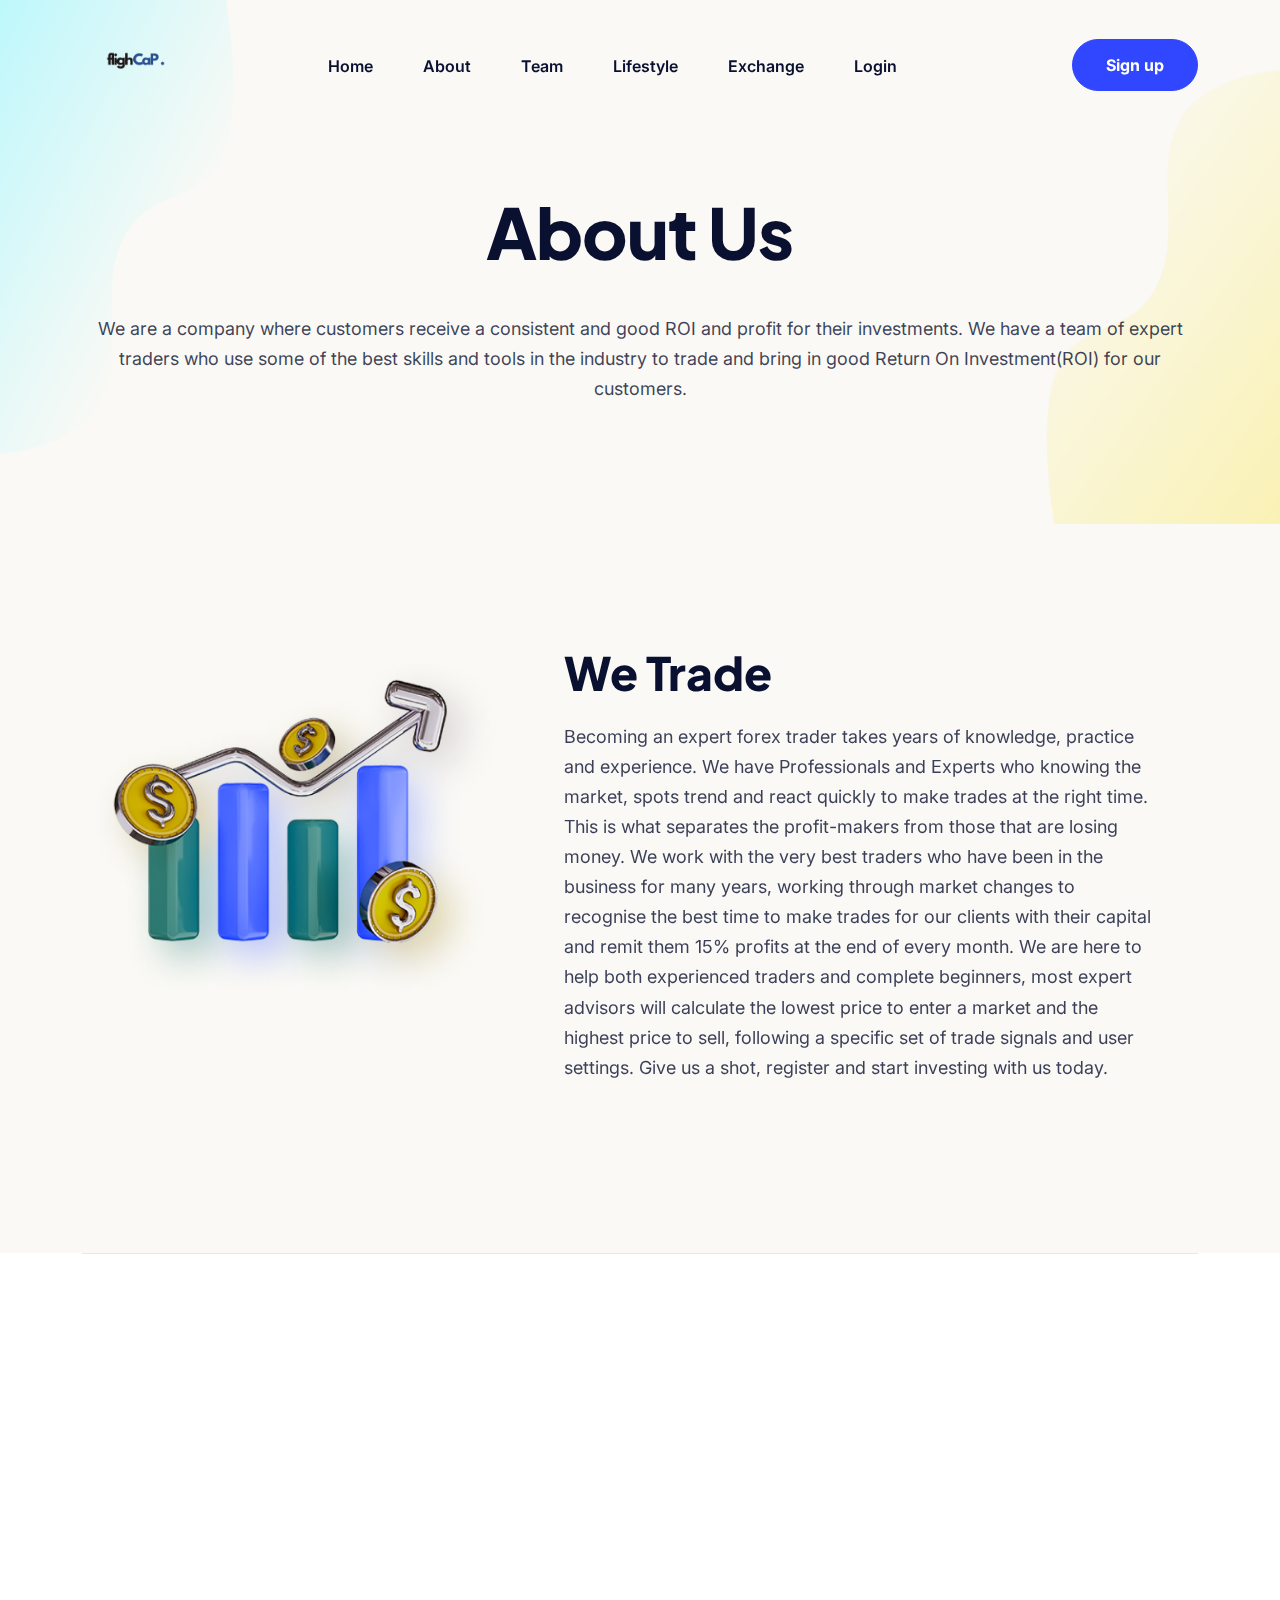
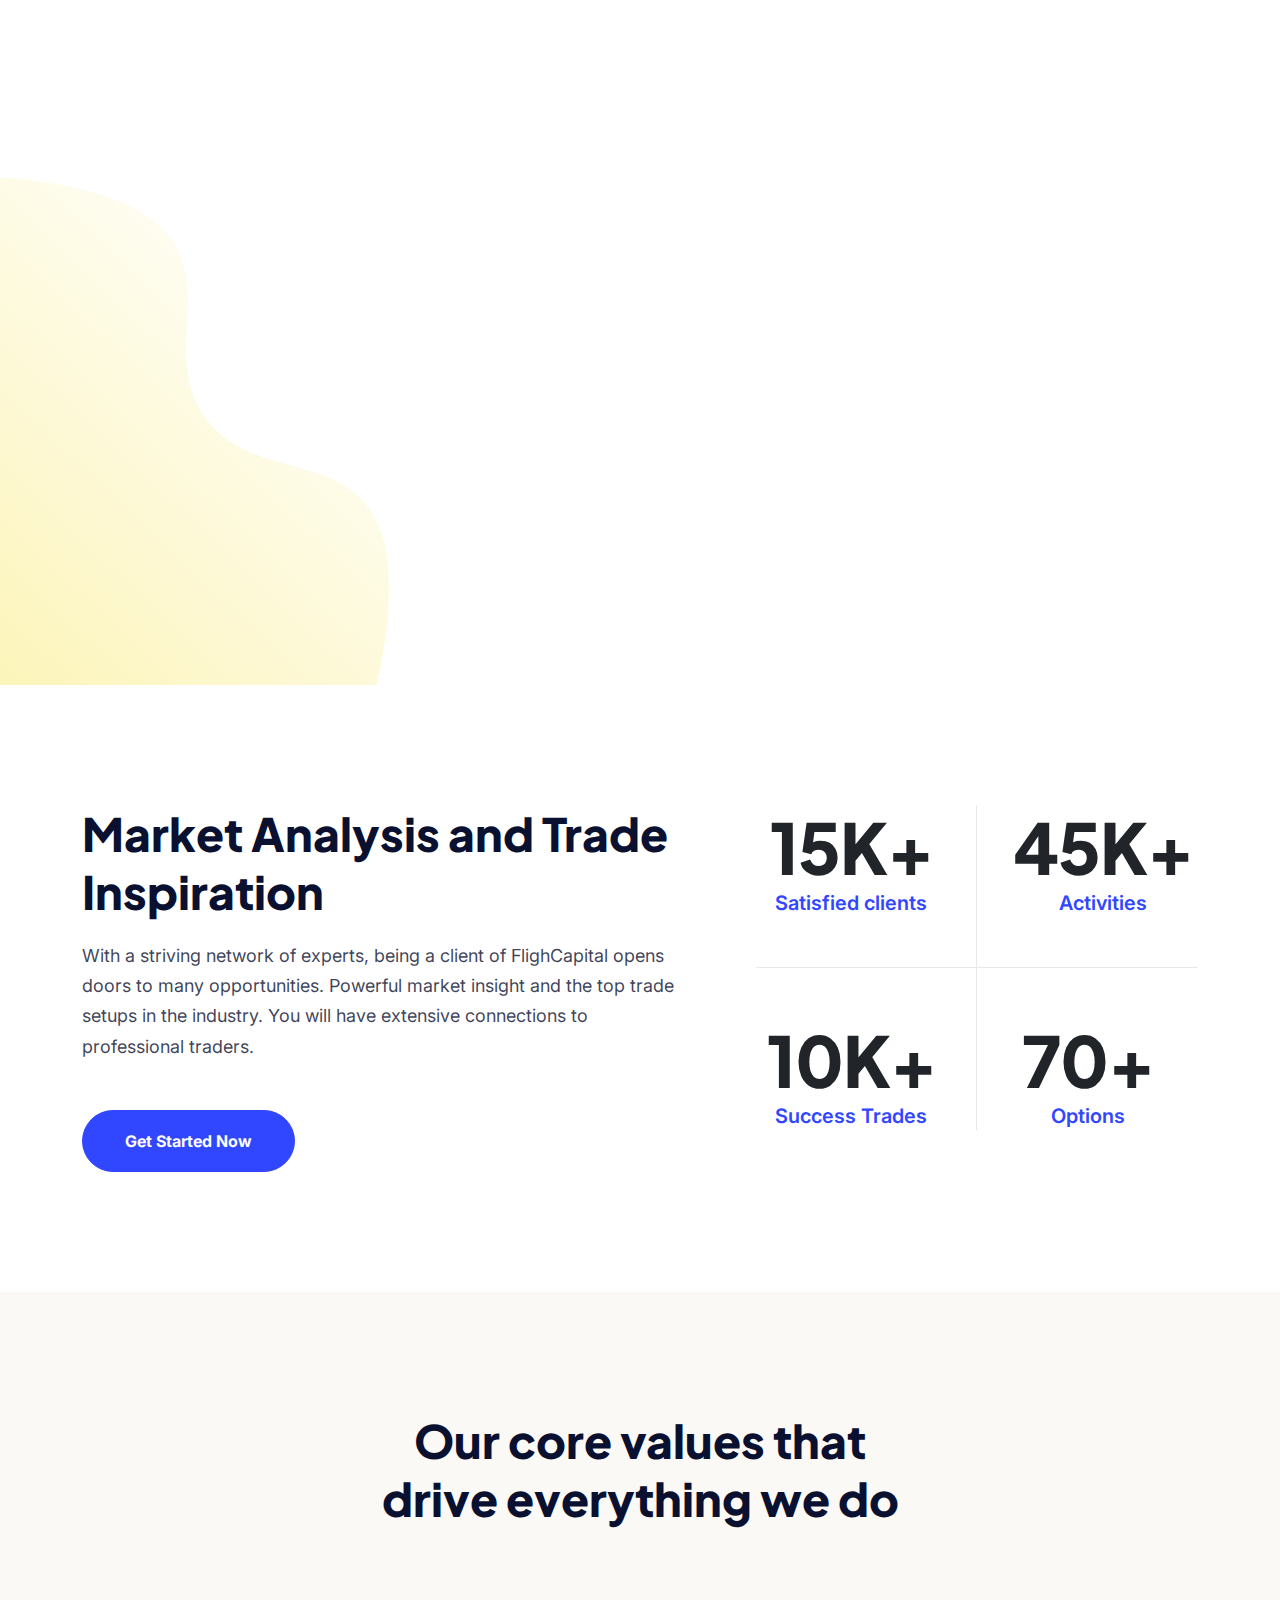
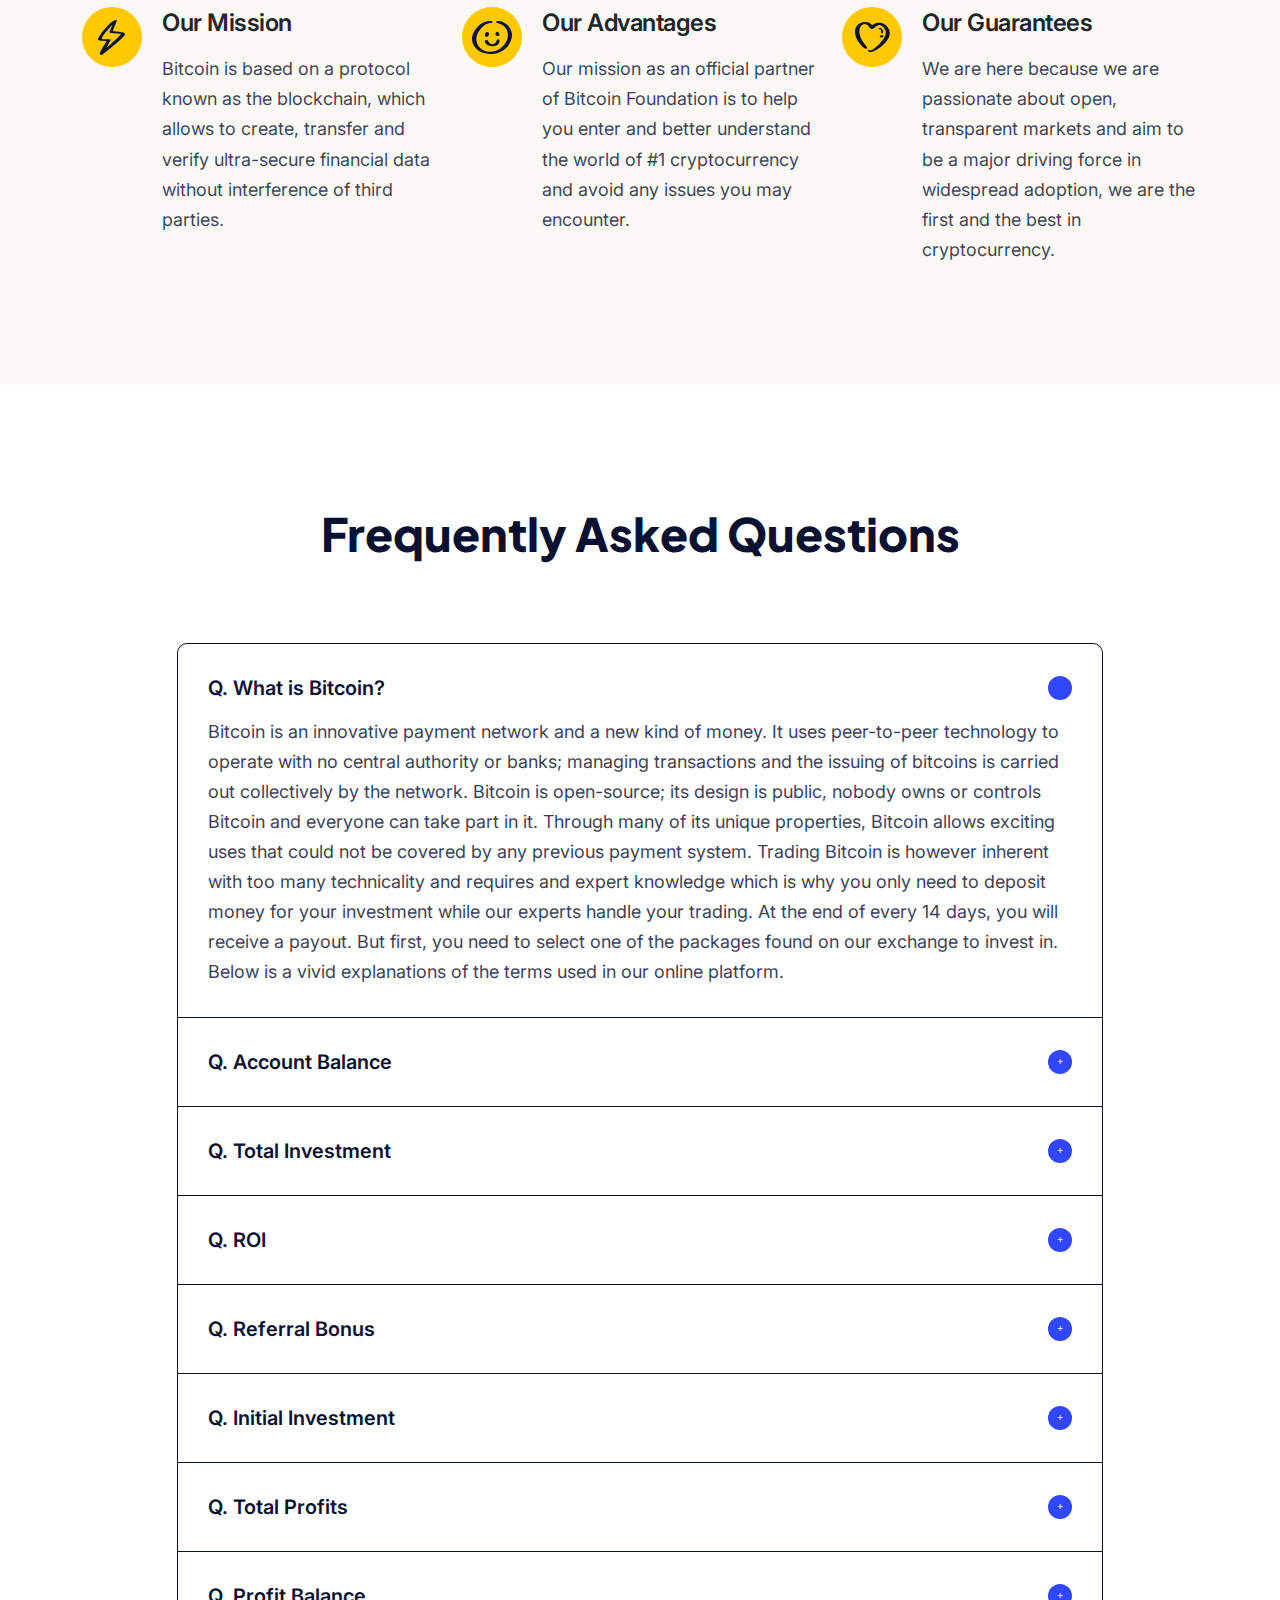
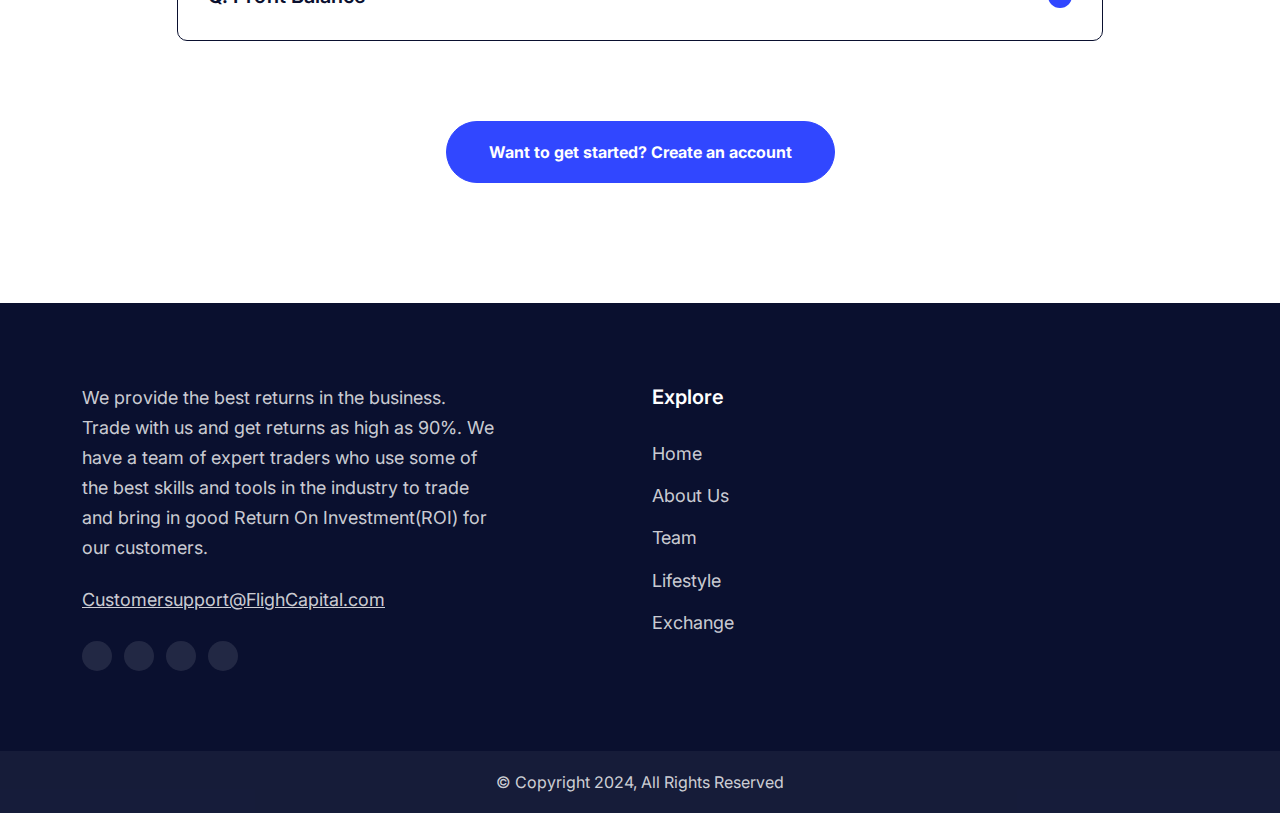
==== commit 4e51d0e0: "A new commit" ====
--- a/about.html
+++ b/about.html
@@ -80,10 +80,14 @@
                                     <a class='nav-link-item drop-trigger' href="exchange.html">Exchange</a>
                                 </li>
                                 <li class="nav-item">
-                                    <a class='nav-link-item drop-trigger' href="#">Login</a>
+                                    <a class='nav-link-item drop-trigger' href="/login">Login</a>
                                 </li>
                             </ul>
                         </nav>
+                    </div>
+                    <div class="header-cta-btn-mobile">
+                        <a href="/register" class="btn-masco btn-masco--header rounded-pill btn-fill--up">
+                            <span>Sign up</span></a>
                     </div>
                     <!--~~~~~~~~~~~~~~~~~~~~~~~~
           mobile menu trigger
@@ -94,10 +98,10 @@
                     <!--~~~~~~~~~~~~~~~~~~~~~~~~
             Mobile Menu Hamburger Ends
           ~~~~~~~~~~~~~~~~~~~~~~~~~~~-->
-                    <div class="header-cta-btn-wrapper">
-                        <a href="#" class="btn-masco btn-masco--header rounded-pill btn-fill--up">
-                            <span>Create An Account</span></a>
-                    </div>
+          <div class="header-cta-btn-wrapper">
+            <a href="/register" class="btn-masco btn-masco--header rounded-pill btn-fill--up">
+                <span>Sign up</span></a>
+        </div>
                 </nav>
             </div>
         </header>
--- a/css/style.css
+++ b/css/style.css
@@ -6390,16 +6390,16 @@
 }
 .site-header--sticky.mobile-sticky-enable.reveal-header {
   transform: translateY(0%);
-  box-shadow: 0 12px 34px -11px rgba(65, 62, 101, 0.1);
-  z-index: 9999;
-  height: 100%;
-  background-color: transparent !important;
+    box-shadow: 0 12px 34px -11px rgba(65, 62, 101, 0.1);
+    z-index: 9999;
+    height: 100%;
+    background-color: transparent !important;
 }
 .site-header--sticky.mobile-sticky-enable.reveal-header .site-navbar {
   background-color: #fff;
-  padding: 15px 10px;
+  padding: 2px 2px; /*15px 10px;*/
   border-radius: 5px;
-  box-shadow: 0 12px 34px -11px rgba(65, 62, 101, 0.1);
+  /*box-shadow: 0 12px 34px -11px rgba(65, 62, 101, 0.1);*/
 }
 @media (min-width: 768px) {
   .site-header--sticky.mobile-sticky-enable.reveal-header {
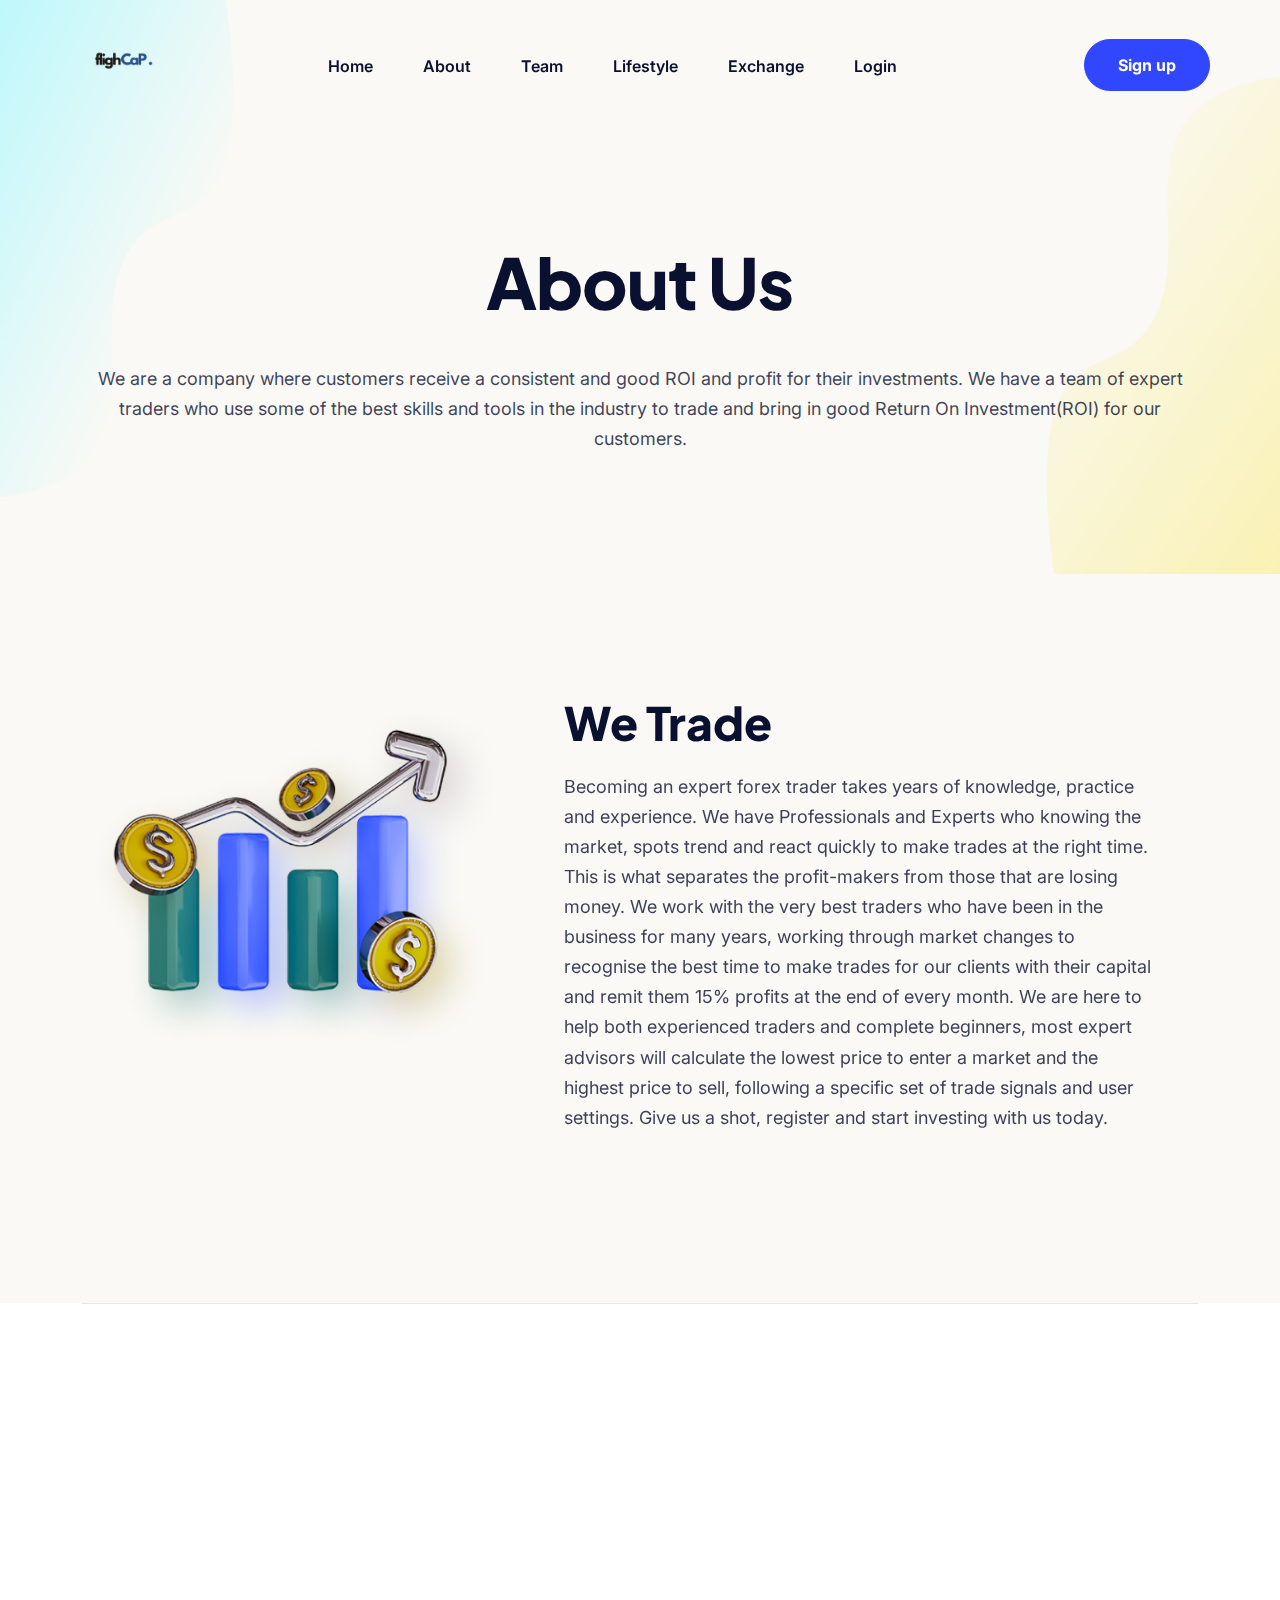
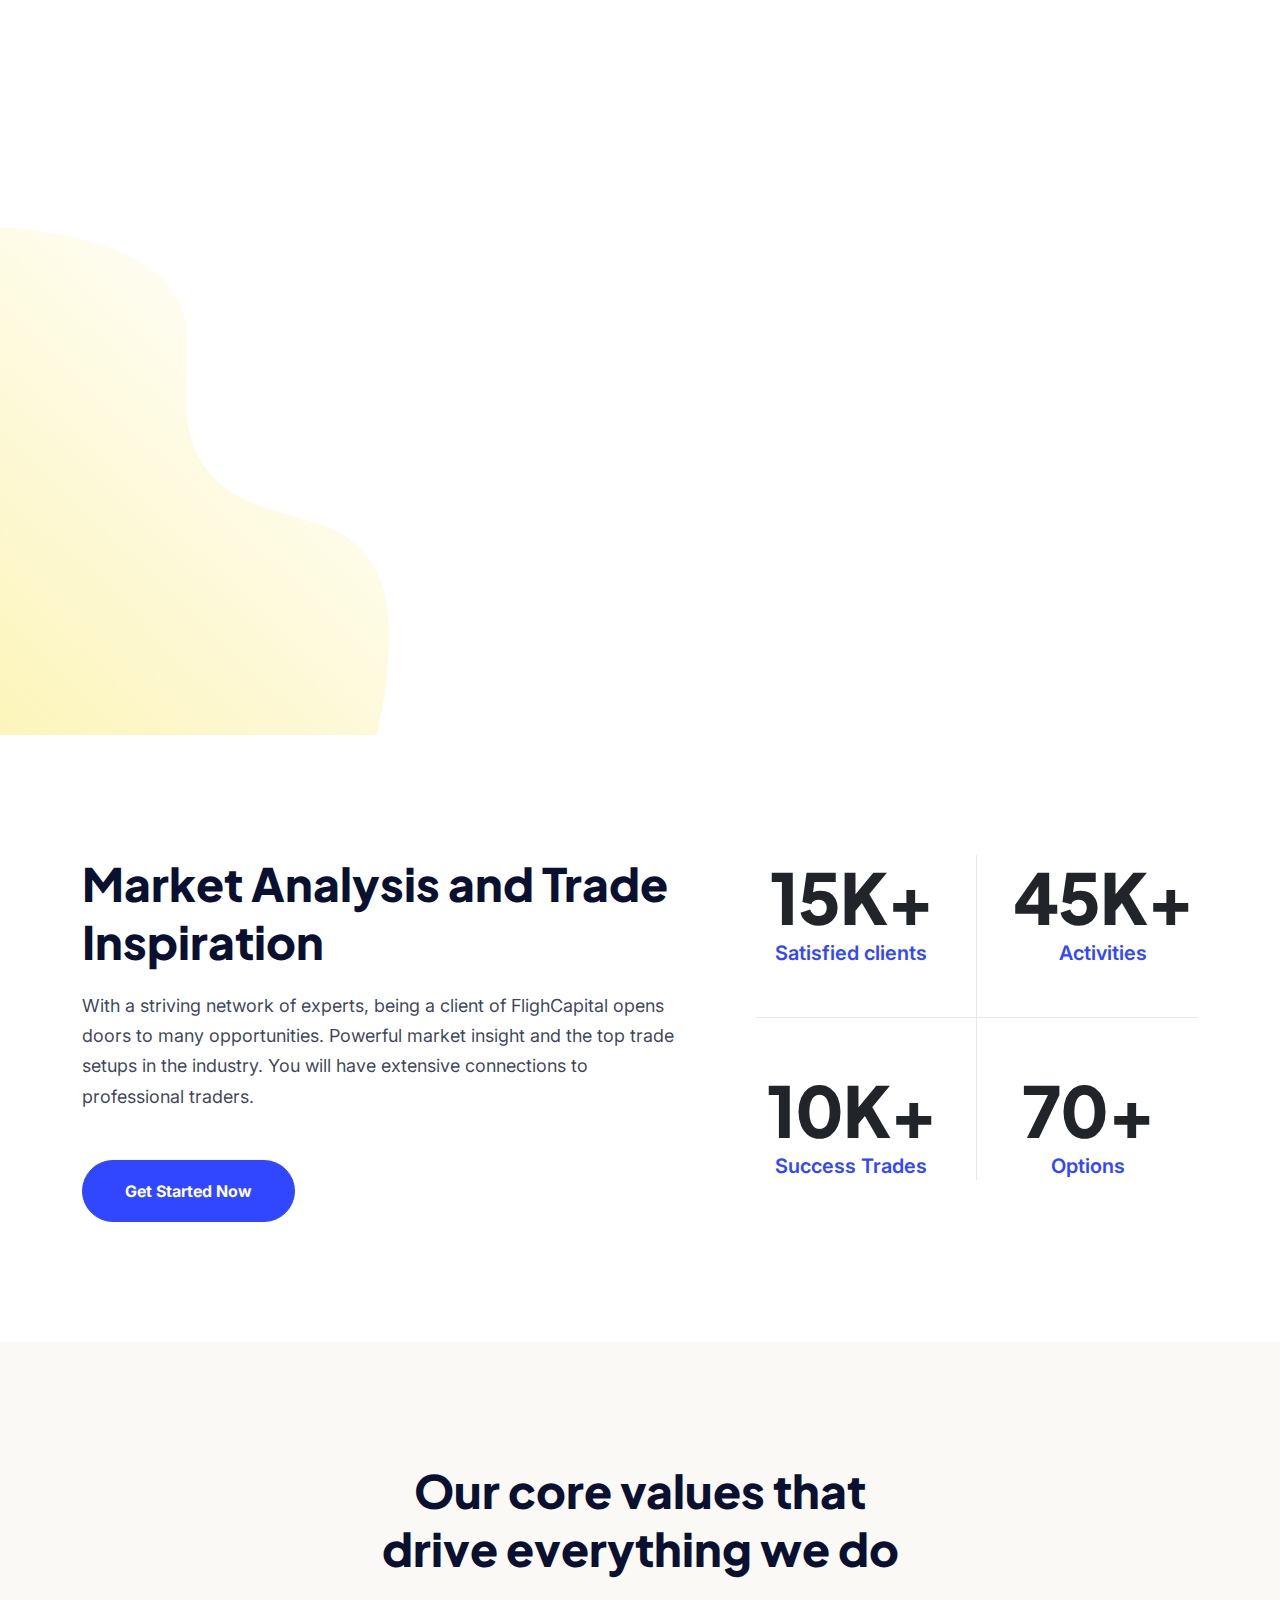
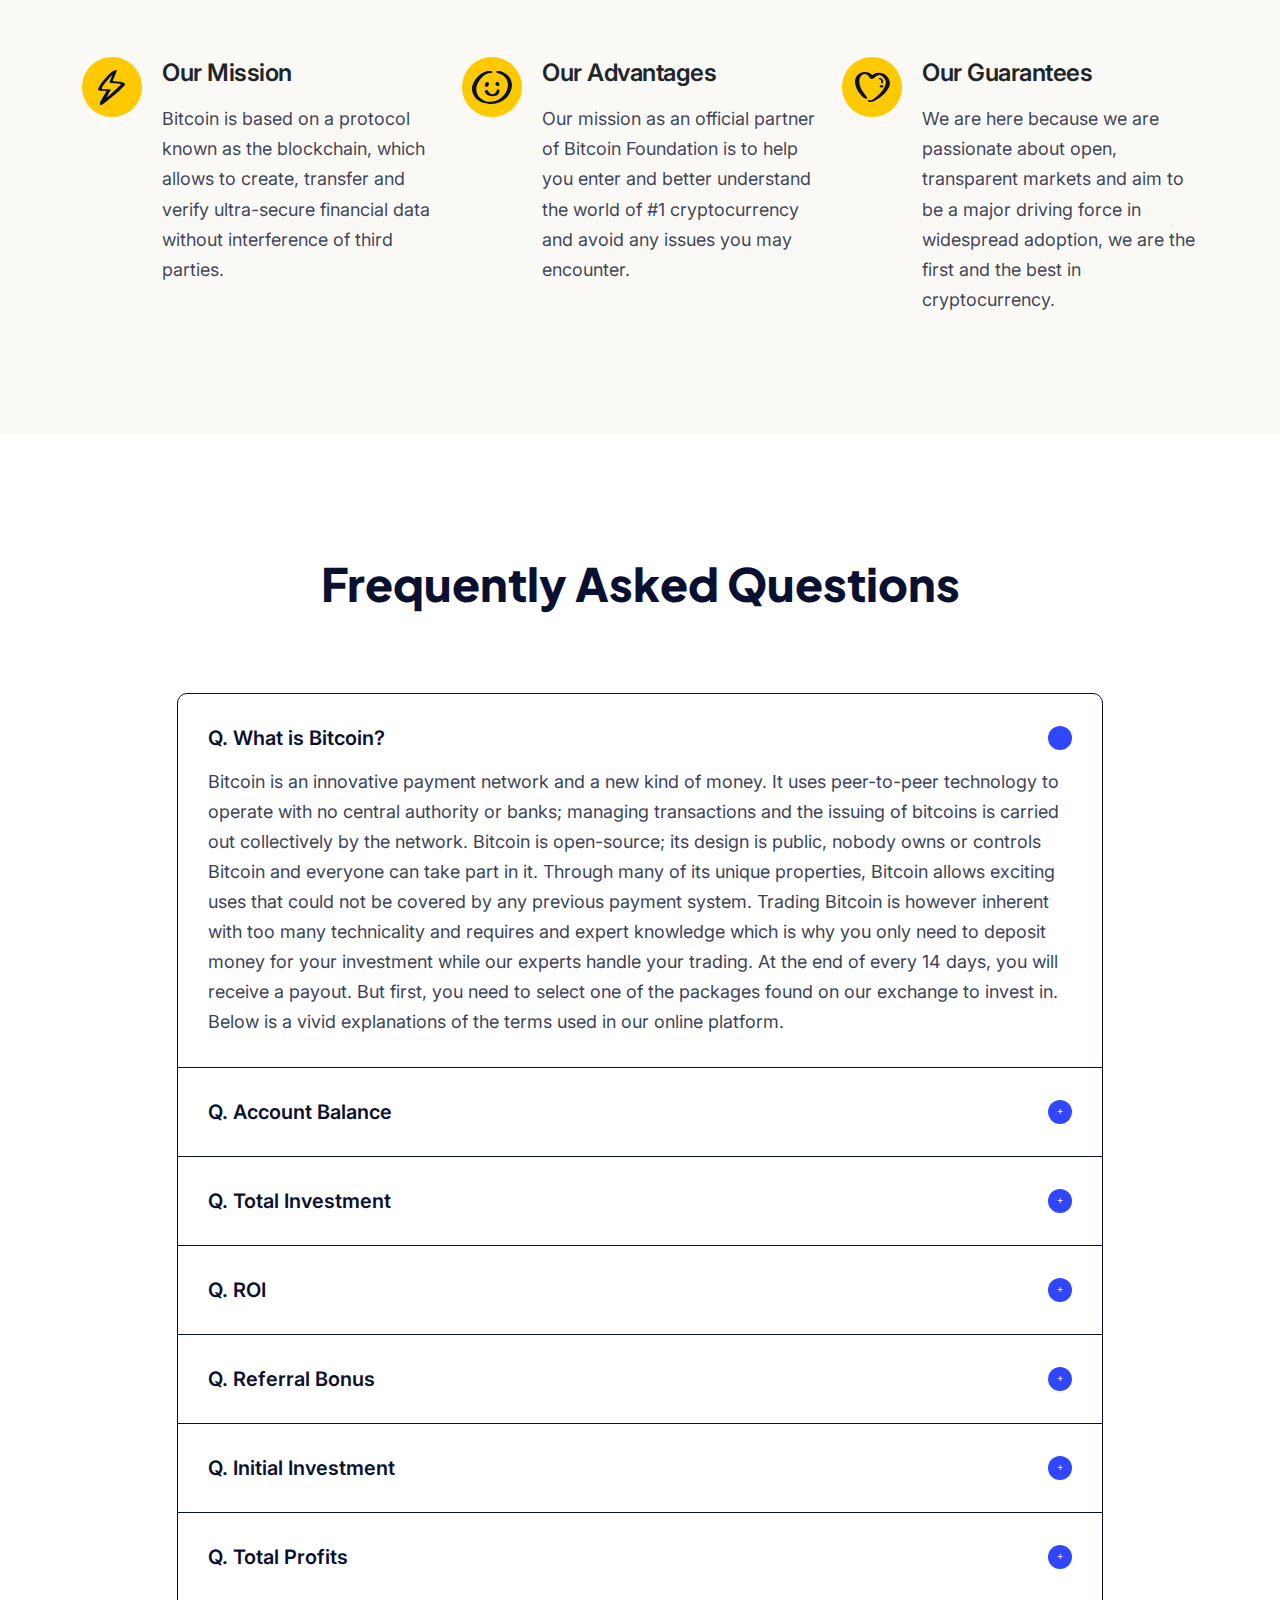
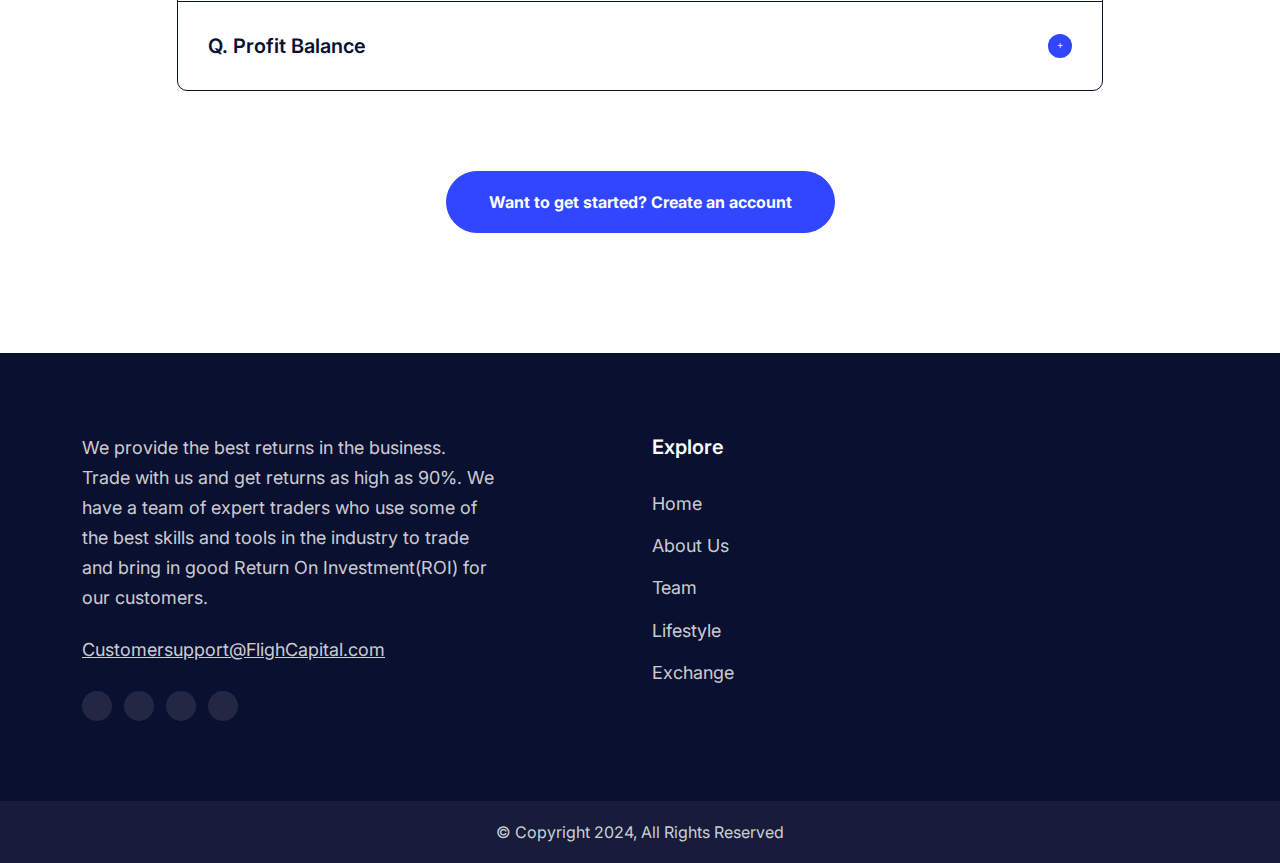
==== commit 675bfbf7: "new commit" ====
--- a/about.html
+++ b/about.html
@@ -40,7 +40,7 @@
      Header Area
  ~~~~~~~~~~~~~~~~~~~~~~~~~~~-->
         <header class="site-header site-header--transparent site-header--sticky mobile-sticky-enable bg--primary">
-            <div class="container">
+            <div class="container px-0">
                 <nav class="navbar site-navbar">
                     <!--~~~~~~~~~~~~~~~~~~~~~~~~
             Brand Logo
@@ -112,7 +112,7 @@
             <img class="inner_banner-background-image" src="img/inner-bg.png" alt="image alt">
             <div class="container">
                 <div class="inner_banner-content-block">
-                    <h3 class="inner_banner-title">About Us</h3>
+                    <h3 class="inner_banner-title" style="padding-top: 50px;">About Us</h3>
                     <p style="text-align: center;">We are a company where customers receive a consistent and good ROI
                         and profit for their
                         investments. We have a team of expert traders who use some of the best skills and tools in the
--- a/css/style.css
+++ b/css/style.css
@@ -6394,11 +6394,12 @@
     z-index: 9999;
     height: 100%;
     background-color: transparent !important;
+    padding: 0 0;
 }
 .site-header--sticky.mobile-sticky-enable.reveal-header .site-navbar {
   background-color: #fff;
-  padding: 2px 2px; /*15px 10px;*/
-  border-radius: 5px;
+  padding: 0 0; /*15px 10px;*/
+  /*border-radius: 5px;*/
   /*box-shadow: 0 12px 34px -11px rgba(65, 62, 101, 0.1);*/
 }
 @media (min-width: 768px) {
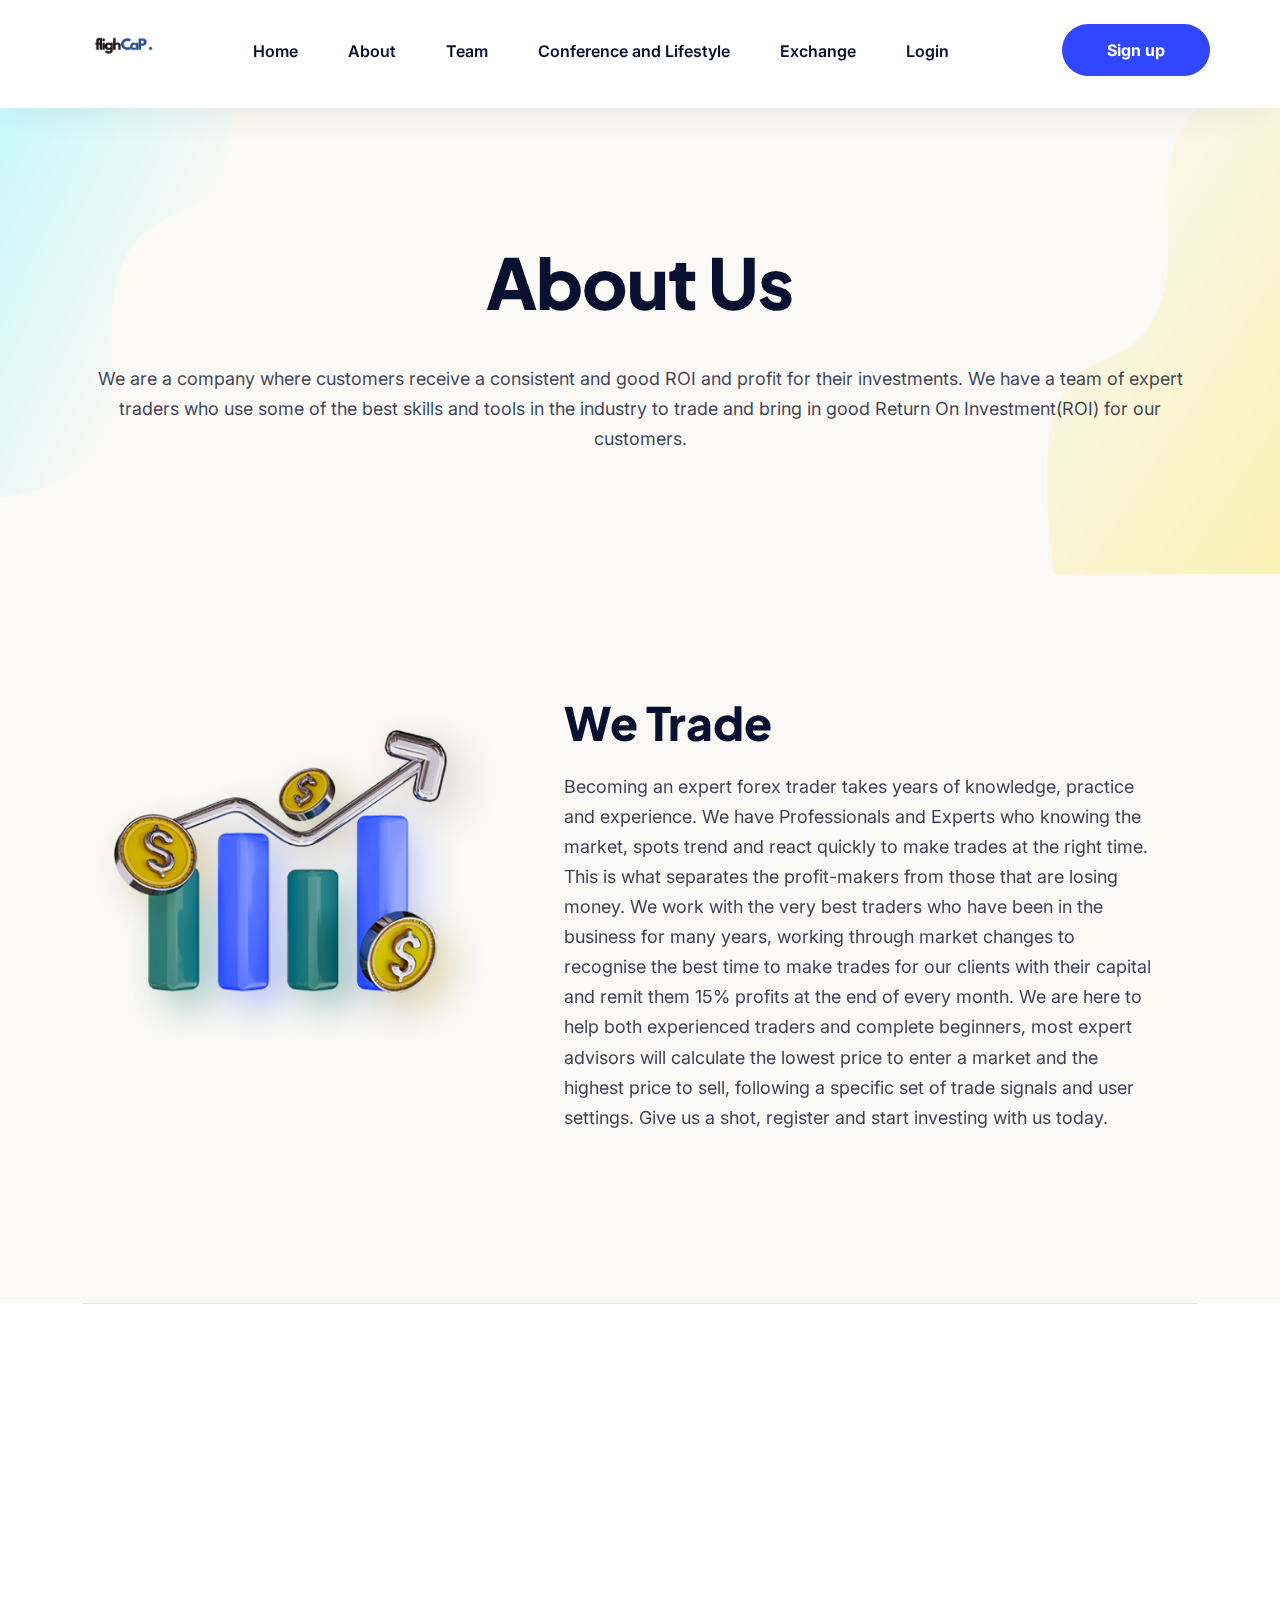
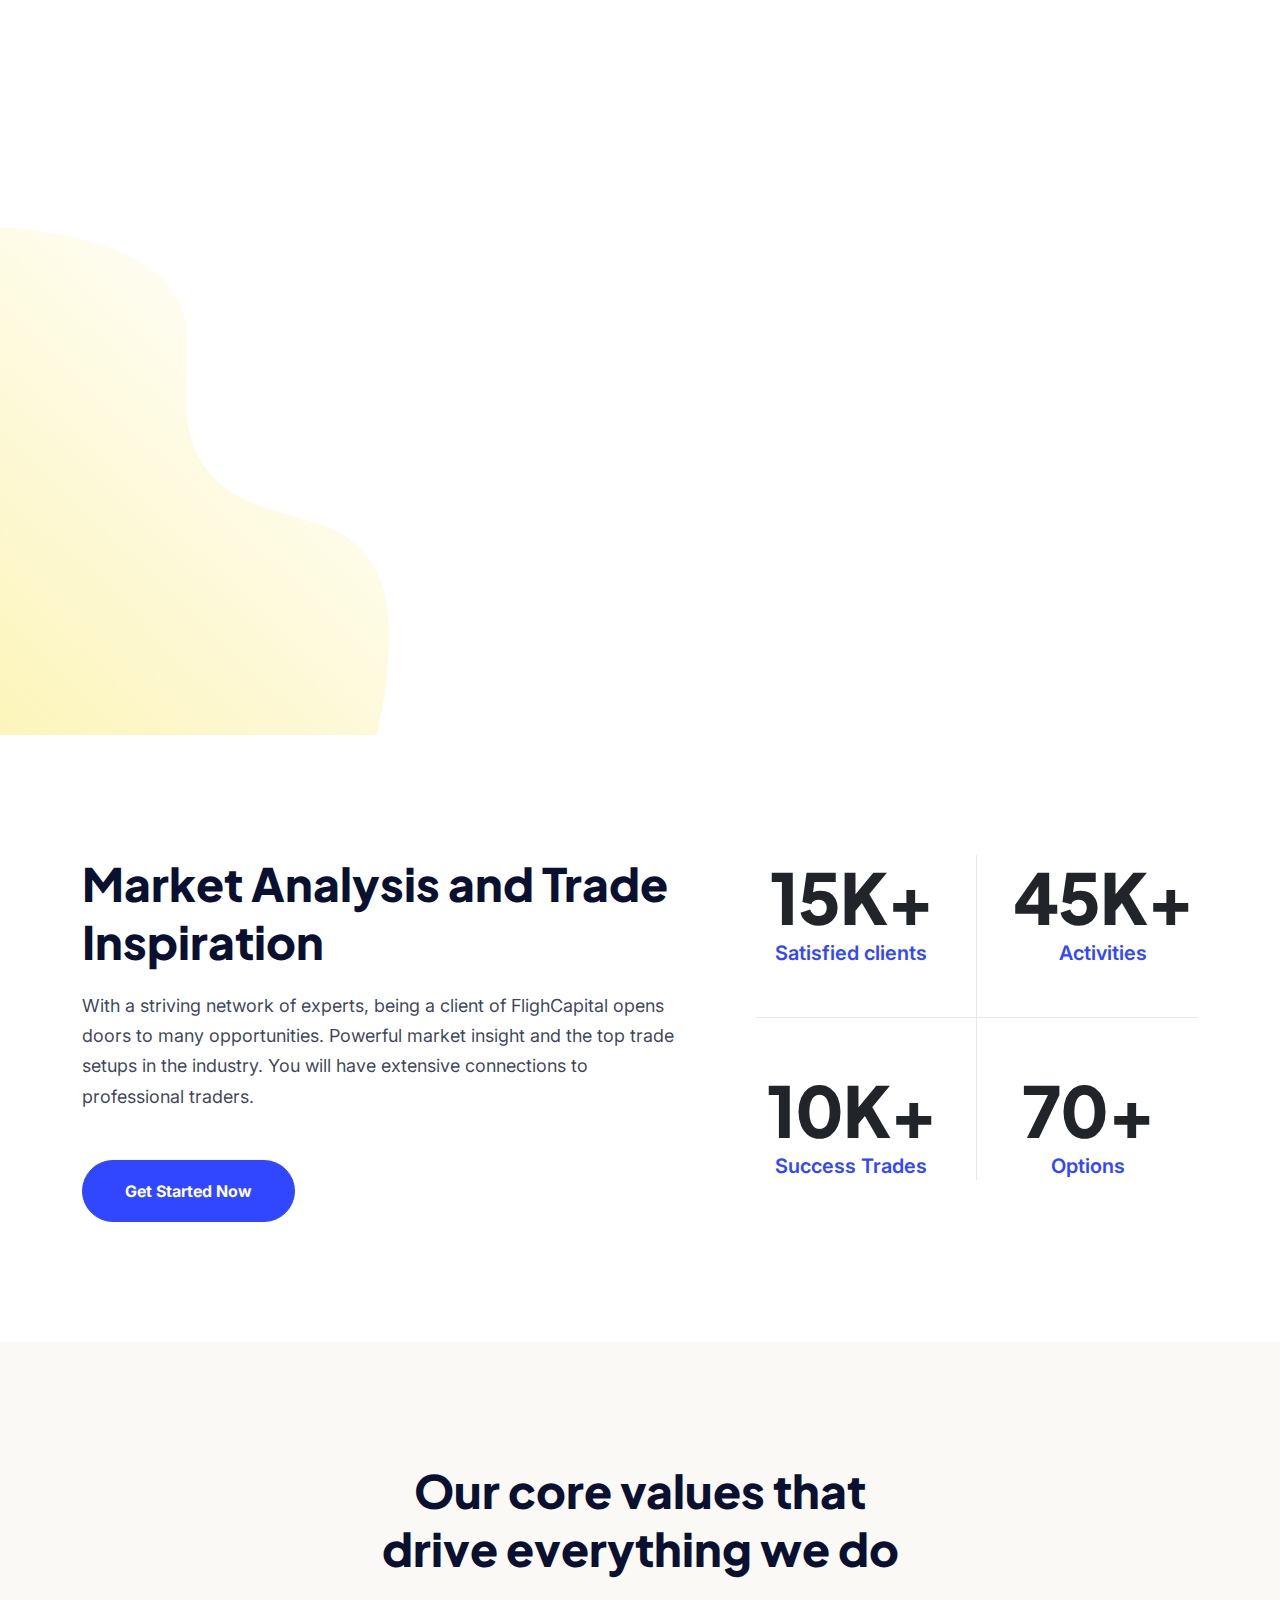
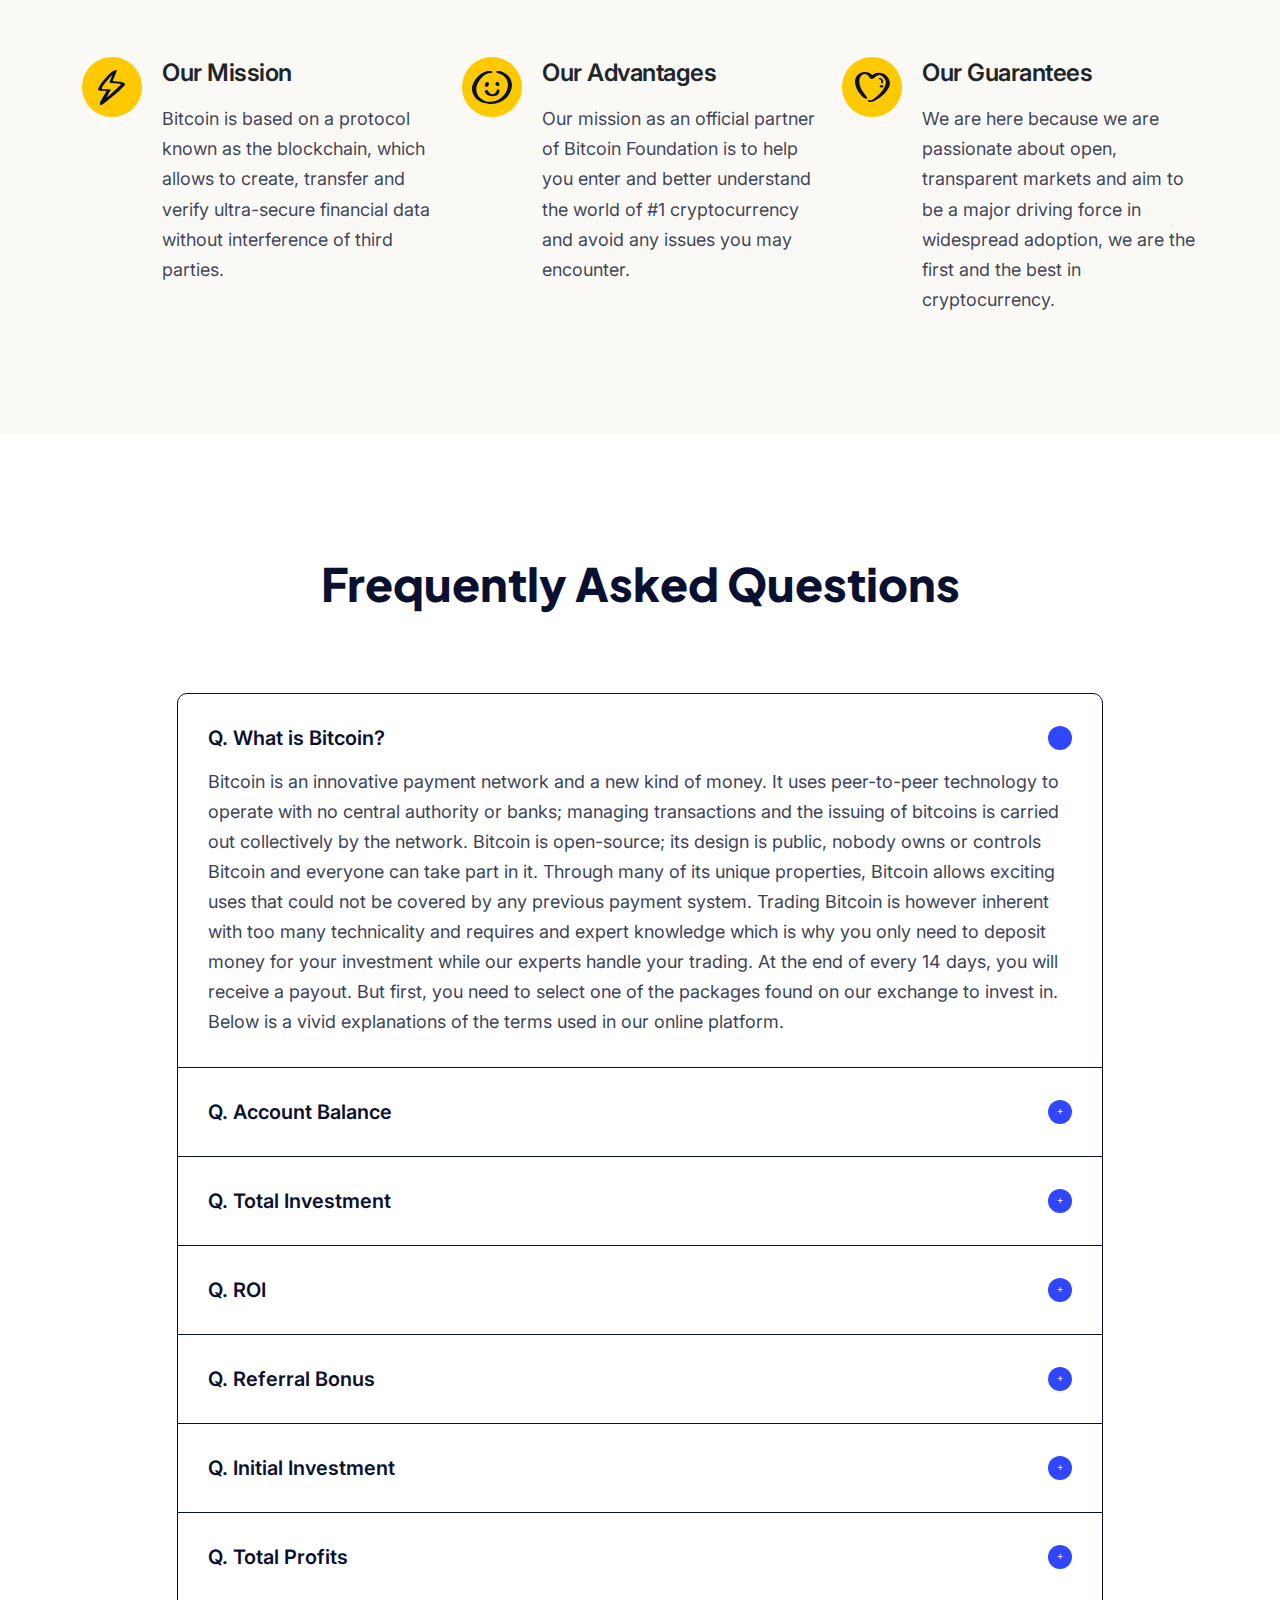
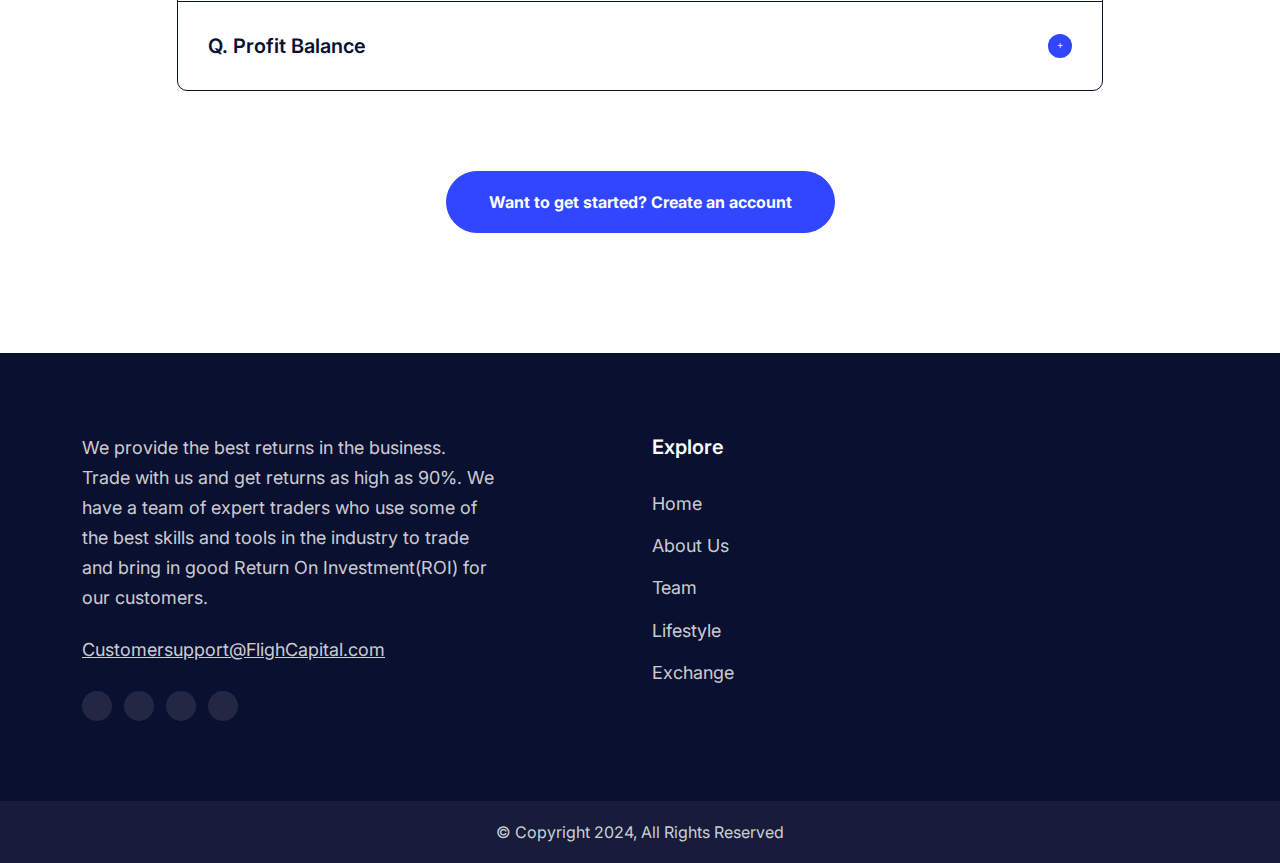
==== commit 1f3c19fe: "Corrections Commit" ====
--- a/about.html
+++ b/about.html
@@ -54,7 +54,6 @@
                         </a>
                     </div>
                     <div class="menu-block-wrapper ">
-                        <div class="menu-overlay"></div>
                         <nav class="menu-block" id="append-menu-header">
                             <div class="mobile-menu-head">
                                 <a href='/'>
@@ -74,7 +73,7 @@
                                     <a class='nav-link-item drop-trigger' href="team.html">Team</a>
                                 </li>
                                 <li class="nav-item">
-                                    <a class='nav-link-item drop-trigger' href="lifestyle.html">Lifestyle</a>
+                                    <a class='nav-link-item drop-trigger' href="lifestyle.html">Conference and Lifestyle</a>
                                 </li>
                                 <li class="nav-item">
                                     <a class='nav-link-item drop-trigger' href="exchange.html">Exchange</a>
--- a/css/style.css
+++ b/css/style.css
@@ -5999,6 +5999,7 @@
     height: 30px;
     width: 30px;
     margin-left: 15px;
+    padding-right: 10px;
     cursor: pointer;
     align-items: center;
     justify-content: center;
@@ -6321,9 +6322,10 @@
 }
 
 .site-header {
-  padding-top: 15px;
-  padding-bottom: 15px;
-  background-color: transparent;
+  padding-top: 0; /*15px*/
+  padding-bottom: 0; /*15px*/
+  background-color: #fff; /*transparent*/
+  box-shadow: 0 12px 34px -11px rgba(65, 62, 101, 0.1);
 }
 .site-header--absolute {
   position: absolute;
@@ -6394,13 +6396,12 @@
     z-index: 9999;
     height: 100%;
     background-color: transparent !important;
-    padding: 0 0;
 }
 .site-header--sticky.mobile-sticky-enable.reveal-header .site-navbar {
   background-color: #fff;
   padding: 0 0; /*15px 10px;*/
   /*border-radius: 5px;*/
-  /*box-shadow: 0 12px 34px -11px rgba(65, 62, 101, 0.1);*/
+  box-shadow: 0 12px 34px -11px rgba(65, 62, 101, 0.1);
 }
 @media (min-width: 768px) {
   .site-header--sticky.mobile-sticky-enable.reveal-header {
@@ -6496,8 +6497,8 @@
 }
 .site-header .header-cta-btn-mobile {
   display: block;
-  padding-top: 30px;
-  padding-bottom: 30px;
+  padding-top: 5px; /*30px*/
+  padding-bottom: 5px; /*30px*/
   text-align: center;
 }
 @media (min-width: 992px) {
@@ -6609,7 +6610,7 @@
 }
 .btn-masco--header {
   --btn-spacing-y: 13px;
-  --btn-spacing-x: 33px;
+  --btn-spacing-x: 44px;
 }
 .btn-masco--header-secondary {
   background: none;
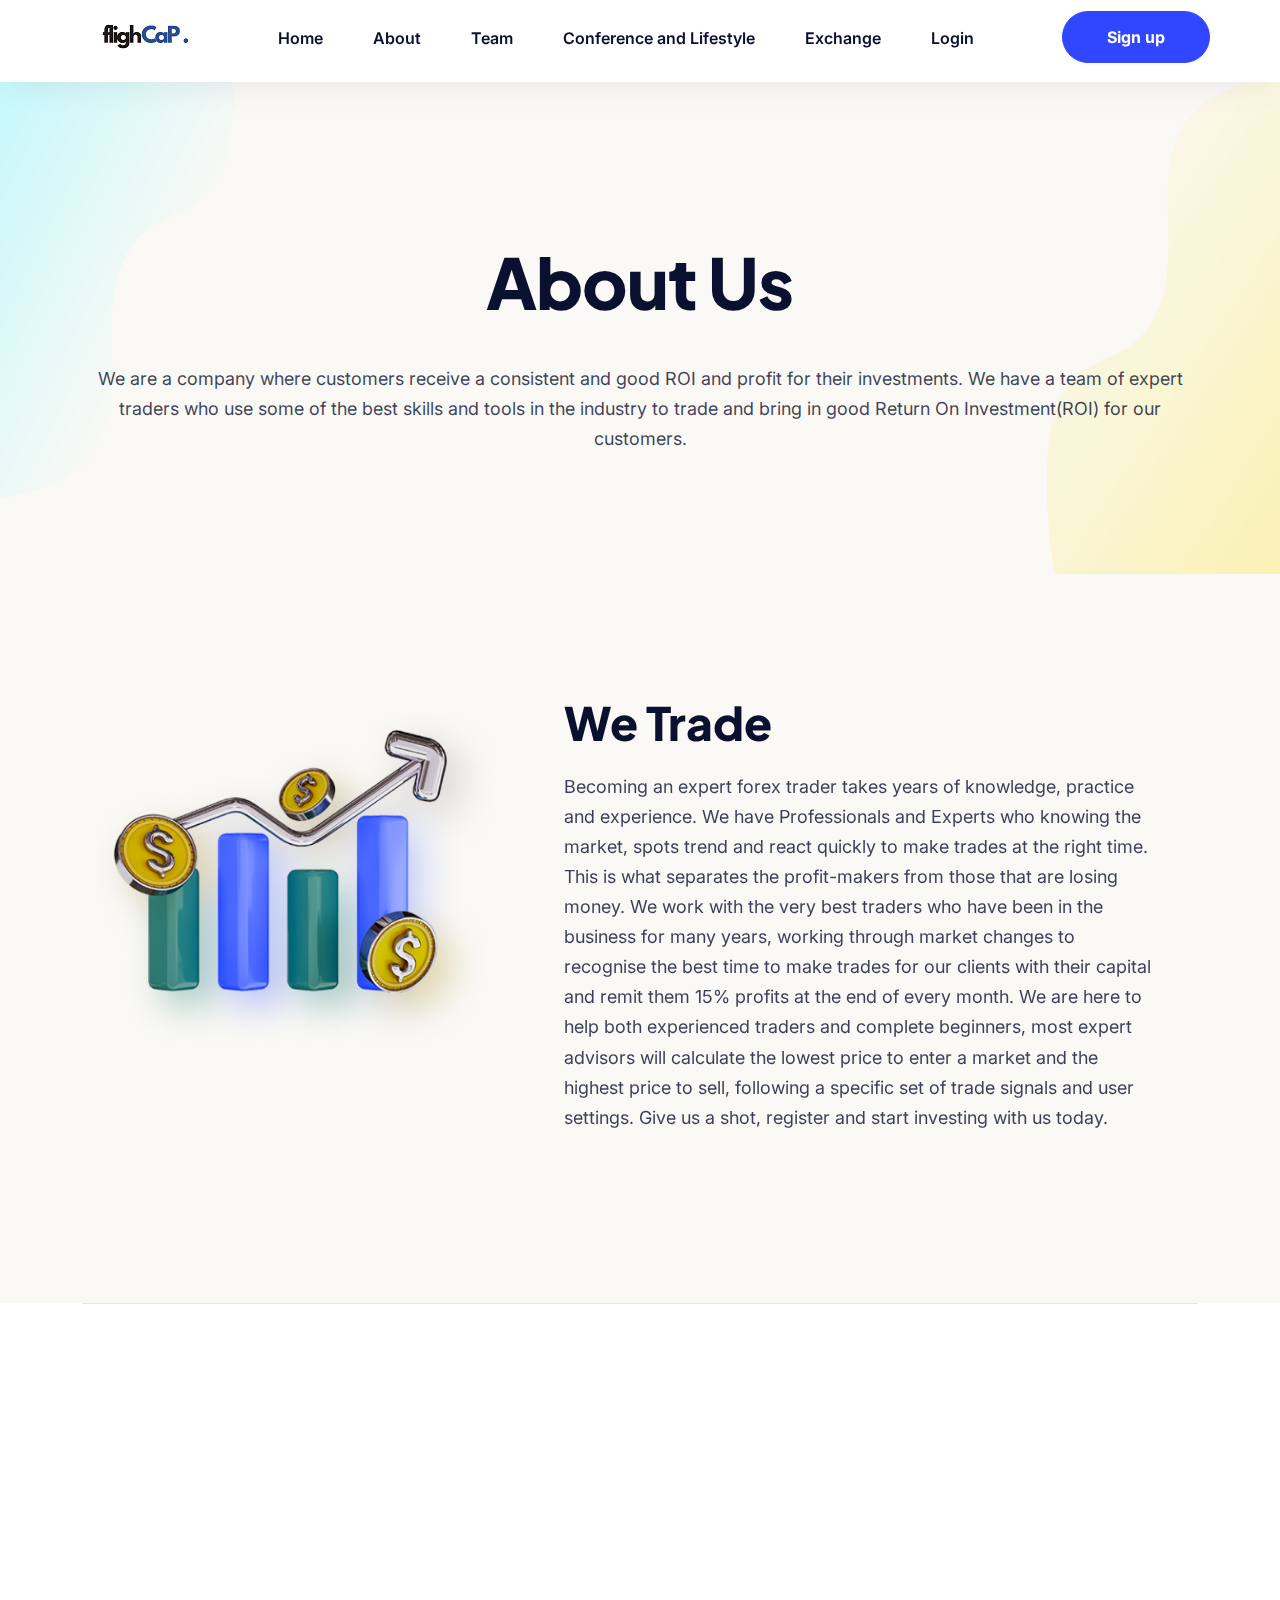
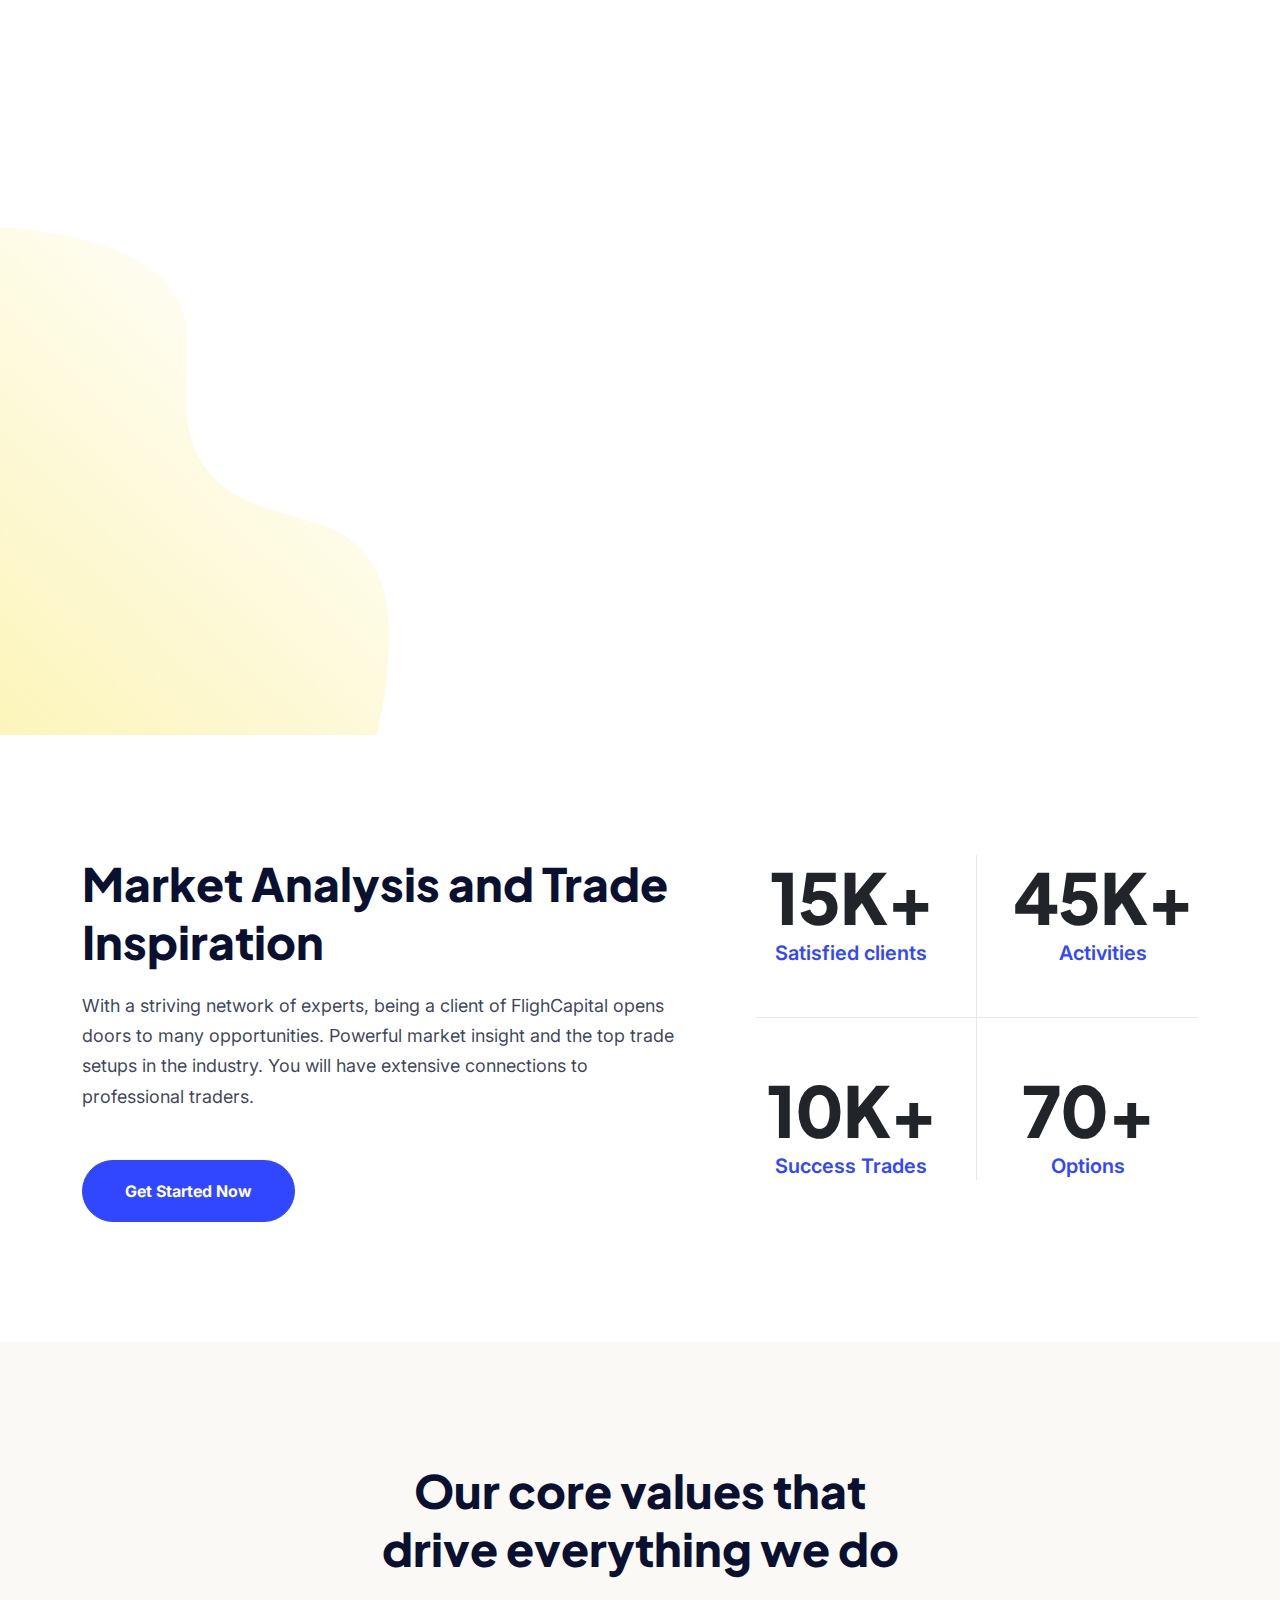
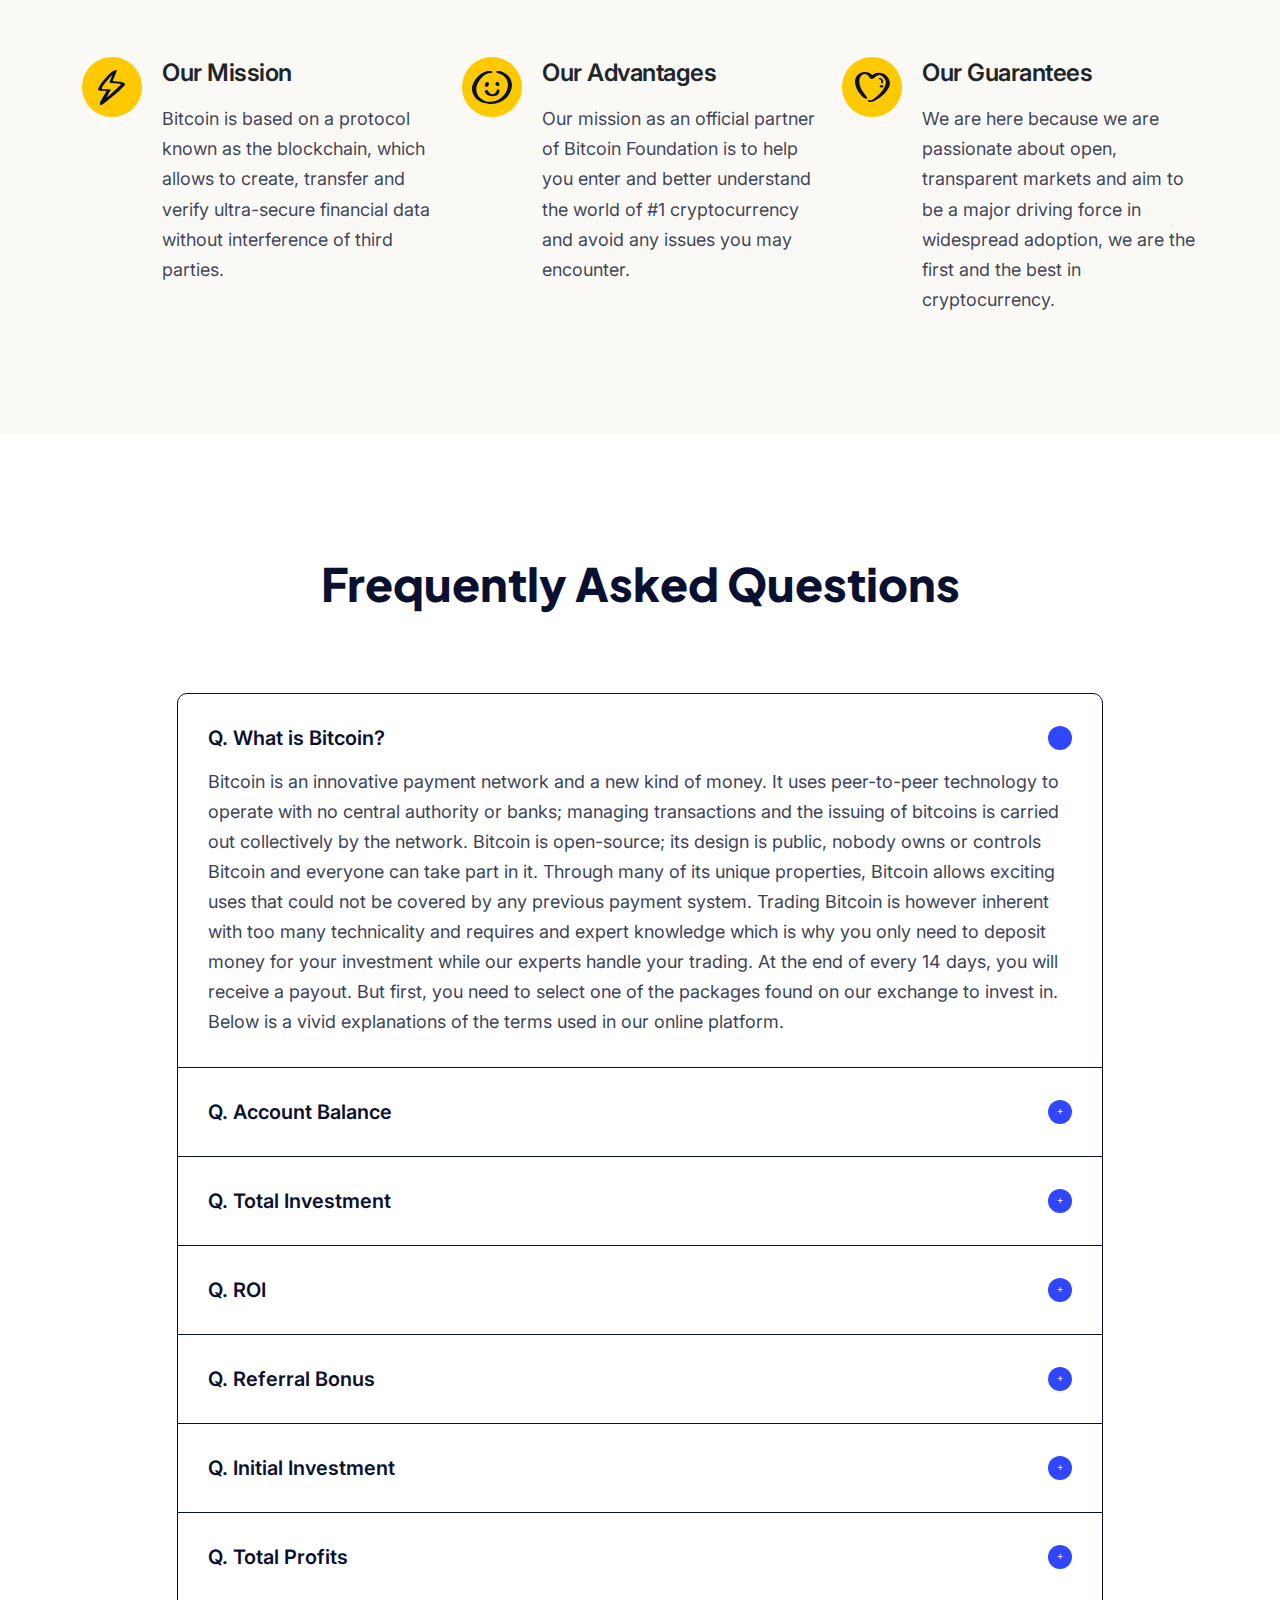
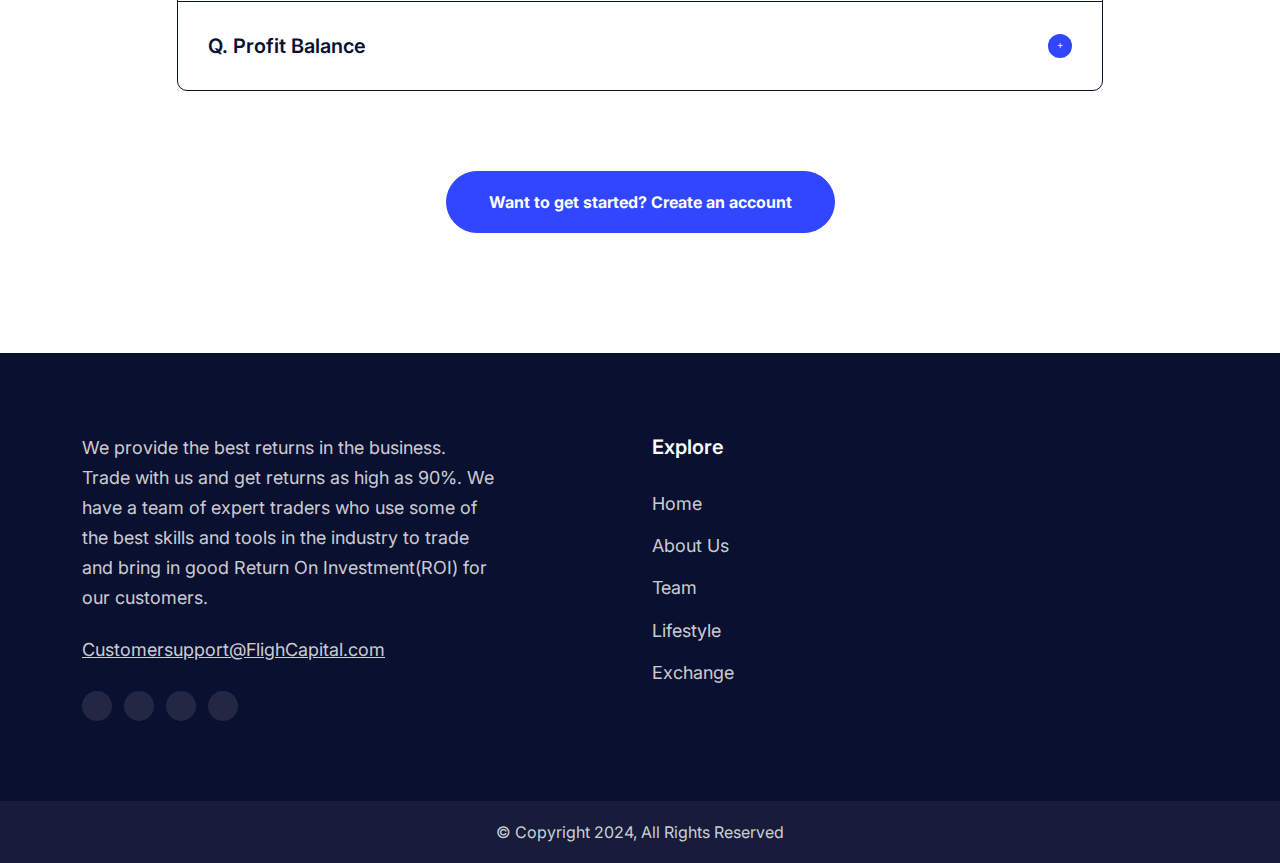
==== commit f1e8fe61: "corrections made" ====
--- a/about.html
+++ b/about.html
@@ -48,16 +48,16 @@
                     <div class="brand-logo">
                         <a href="#">
                             <!-- light version logo (logo must be black)-->
-                            <img class="logo-light" src="img/IMG_5405.PNG" alt="brand logo">
+                            <img class="logo-light" src="img/logo-first.PNG" alt="brand logo">
                             <!-- Dark version logo (logo must be White)-->
-                            <img class="logo-dark" src="img/IMG_5403.PNG" alt="brand logo">
+                            <!--<img class="logo-dark" src="img/IMG_5403.PNG" alt="brand logo">-->
                         </a>
                     </div>
                     <div class="menu-block-wrapper ">
                         <nav class="menu-block" id="append-menu-header">
                             <div class="mobile-menu-head">
                                 <a href='/'>
-                                    <img src="img/IMG_5403.PNG" height="100" alt="brand logo">
+                                    <img src="img/IMG_5403.PNG" height="150" alt="brand logo">
                                 </a>
                                 <div class="current-menu-title"></div>
                                 <div class="mobile-menu-close">&times;</div>
@@ -622,6 +622,7 @@
         </div>
     </div>
     <!-- Vendor Scripts -->
+    <script src="//code.tidio.co/kzmwvcs3lxwamtyl8soydwyieujiggk5.js" async></script>
     <script src="js/jquery.min.js"></script>
     <script src="js/jquery-migrate.min.js"></script>
     <script src="js/bootstrap.bundle.min.js"></script>
--- a/css/style.css
+++ b/css/style.css
@@ -6322,8 +6322,8 @@
 }
 
 .site-header {
-  padding-top: 0; /*15px*/
-  padding-bottom: 0; /*15px*/
+  padding-top: 2px; /*15px*/
+  padding-bottom: 2px; /*15px*/
   background-color: #fff; /*transparent*/
   box-shadow: 0 12px 34px -11px rgba(65, 62, 101, 0.1);
 }
@@ -6385,6 +6385,7 @@
   z-index: 999;
   position: fixed !important;
   transition: 0.4s;
+  padding: 2px 2px !important;
 }
 .site-header--sticky.mobile-sticky-enable.scrolling {
   transform: translateY(-100%);
@@ -6527,7 +6528,7 @@
   display: flex;
 }
 .brand-logo img {
-  max-height: 100px;
+  height: 70px;
 }
 .brand-logo .logo-dark {
   display: none;
@@ -15237,18 +15238,22 @@
   justify-content: center;
   align-items: center;
   text-align: center;
-  row-gap: 40px;
-  margin-bottom: 40px;
+  row-gap: 10px;
+  margin-bottom: 10px;
+ /*row-gap: 40px;
+  margin-bottom: 40px;*/
 }
 @media (min-width: 992px) {
   .account-section .account-heading-block {
-    margin-bottom: 60px;
-    row-gap: 60px;
+    margin-bottom: 10px;
+    row-gap: 10px;
+    /*margin-bottom: 60px;
+    row-gap: 60px;*/
   }
 }
 @media (min-width: 1400px) {
   .account-section .account-heading-block {
-    row-gap: 100px;
+    row-gap: 10px; /*100px;*/
   }
 }
 .account-section .account-heading-block .heading-md {
